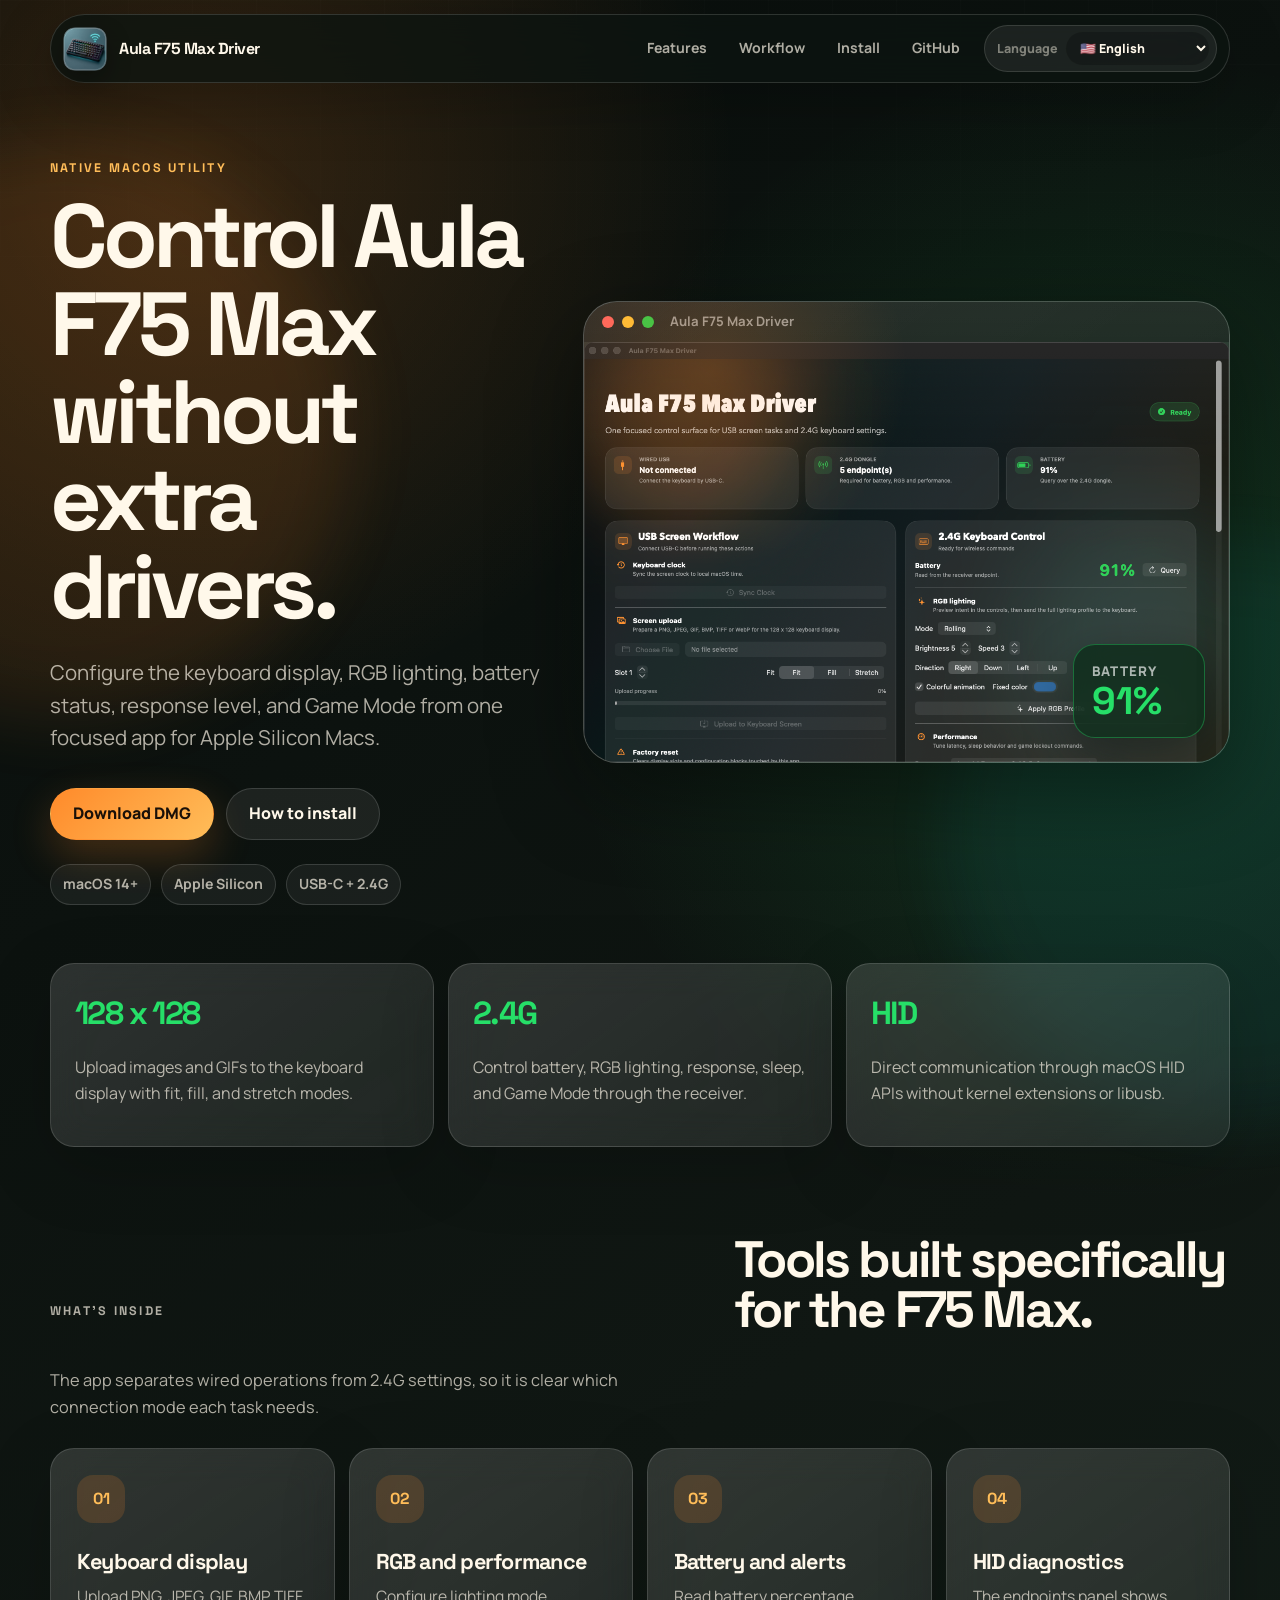
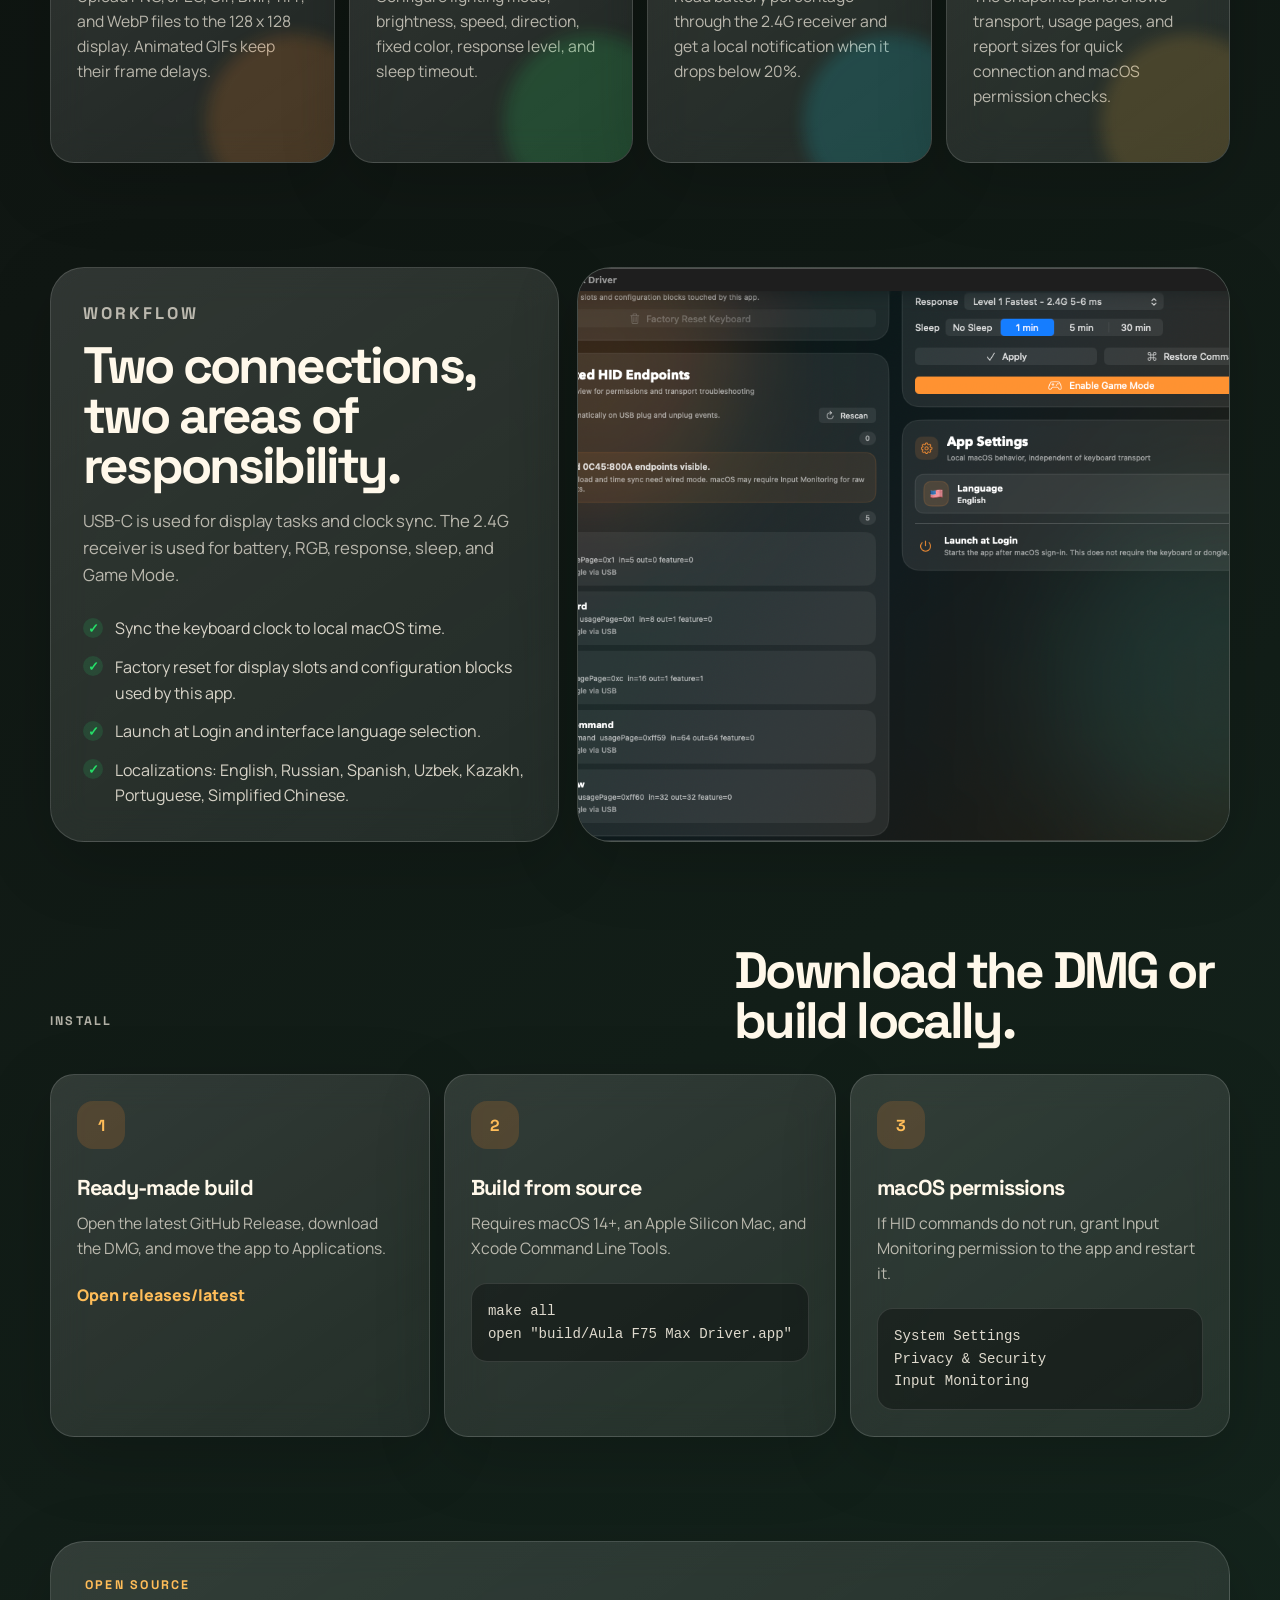
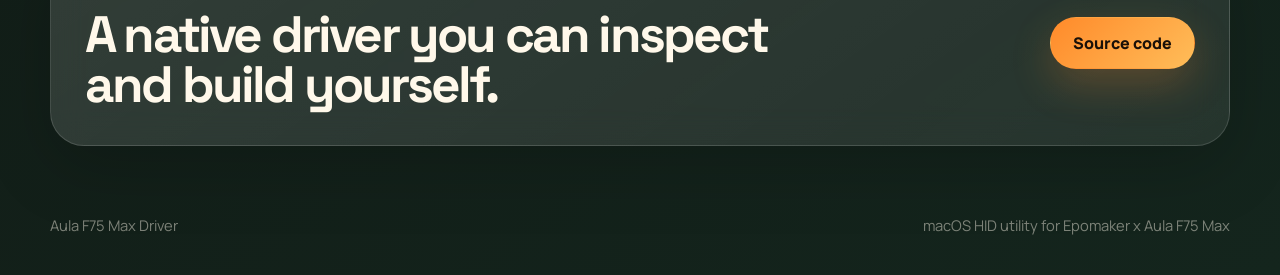
==== docs/index.html @ 76aa7fdd "Website with documentation" ====
<!doctype html>
<html lang="en">
<head>
  <meta charset="utf-8">
  <meta name="viewport" content="width=device-width, initial-scale=1">
  <meta name="description" content="Aula F75 Max Driver is a native macOS utility for configuring the Epomaker x Aula F75 Max keyboard, display, RGB lighting, battery, and 2.4G mode.">
  <meta name="theme-color" content="#101713">
  <meta property="og:title" content="Aula F75 Max Driver">
  <meta property="og:description" content="A polished native macOS driver for Aula F75 Max: display uploads, RGB, battery, Game Mode, and HID diagnostics.">
  <meta property="og:type" content="website">
  <meta property="og:image" content="assets/app-icon.png">
  <title>Aula F75 Max Driver</title>
  <link rel="icon" href="assets/app-icon.png">
  <link rel="preconnect" href="https://fonts.googleapis.com">
  <link rel="preconnect" href="https://fonts.gstatic.com" crossorigin>
  <link href="https://fonts.googleapis.com/css2?family=Manrope:wght@400;600;700;800&family=Space+Grotesk:wght@500;600;700&display=swap" rel="stylesheet">
  <script>document.documentElement.classList.add("reveal-enabled");</script>
  <link rel="stylesheet" href="styles.css">
</head>
<body>
  <div class="page-glow page-glow-one"></div>
  <div class="page-glow page-glow-two"></div>

  <header class="site-header" data-reveal>
    <a class="brand" href="#top" aria-label="Aula F75 Max Driver">
      <img src="assets/app-icon.png" width="44" height="44" alt="">
      <span>Aula F75 Max Driver</span>
    </a>
    <div class="header-controls">
      <nav class="site-nav" aria-label="Primary navigation" data-i18n-aria-label="navAria">
        <a href="#features" data-i18n="navFeatures">Features</a>
        <a href="#workflow" data-i18n="navWorkflow">Workflow</a>
        <a href="#install" data-i18n="navInstall">Install</a>
        <a href="https://github.com/VitalyArt/Aula-F75-Max-Driver" target="_blank" rel="noreferrer">GitHub</a>
      </nav>
      <label class="language-switcher" for="language-select">
        <span data-i18n="languageLabel">Language</span>
        <select id="language-select" aria-label="Language" data-i18n-aria-label="languageLabel">
          <option value="en">🇺🇸 English</option>
          <option value="ru">🇷🇺 Русский</option>
          <option value="es">🇪🇸 Español</option>
          <option value="uz">🇺🇿 O'zbekcha</option>
          <option value="kk">🇰🇿 Қазақша</option>
          <option value="pt">🇵🇹 Português</option>
          <option value="zh-Hans">🇨🇳 简体中文</option>
        </select>
      </label>
    </div>
  </header>

  <main id="top">
    <section class="hero section">
      <div class="hero-copy" data-reveal>
        <p class="eyebrow" data-i18n="heroEyebrow">Native macOS utility</p>
        <h1 data-i18n="heroTitle">Control Aula F75 Max without extra drivers.</h1>
        <p class="hero-text" data-i18n="heroText">
          Configure the keyboard display, RGB lighting, battery status, response level, and Game Mode from one focused app for Apple Silicon Macs.
        </p>
        <div class="hero-actions">
          <a class="button button-primary" href="https://github.com/VitalyArt/Aula-F75-Max-Driver/releases/latest" target="_blank" rel="noreferrer" data-i18n="downloadDmg">
            Download DMG
          </a>
          <a class="button button-secondary" href="#install" data-i18n="howToInstall">How to install</a>
        </div>
        <div class="hero-facts" aria-label="Key facts" data-i18n-aria-label="heroFactsAria">
          <span>macOS 14+</span>
          <span>Apple Silicon</span>
          <span>USB-C + 2.4G</span>
        </div>
      </div>

      <div class="hero-device" data-reveal>
        <div class="window-chrome">
          <span></span>
          <span></span>
          <span></span>
          <strong>Aula F75 Max Driver</strong>
        </div>
        <img src="screenshots/main-window.png" alt="Aula F75 Max Driver main window" data-i18n-alt="mainScreenshotAlt">
        <div class="battery-badge">
          <small data-i18n="batteryLabel">Battery</small>
          <strong>91%</strong>
        </div>
      </div>
    </section>

    <section class="section intro-strip" data-reveal>
      <article>
        <span class="metric">128 x 128</span>
        <p data-i18n="introDisplay">Upload images and GIFs to the keyboard display with fit, fill, and stretch modes.</p>
      </article>
      <article>
        <span class="metric">2.4G</span>
        <p data-i18n="introWireless">Control battery, RGB lighting, response, sleep, and Game Mode through the receiver.</p>
      </article>
      <article>
        <span class="metric">HID</span>
        <p data-i18n="introHid">Direct communication through macOS HID APIs without kernel extensions or libusb.</p>
      </article>
    </section>

    <section id="features" class="section">
      <div class="section-heading" data-reveal>
        <p class="eyebrow" data-i18n="featuresEyebrow">What's inside</p>
        <h2 data-i18n="featuresTitle">Tools built specifically for the F75 Max.</h2>
        <p data-i18n="featuresText">The app separates wired operations from 2.4G settings, so it is clear which connection mode each task needs.</p>
      </div>

      <div class="feature-grid">
        <article class="feature-card accent-orange" data-reveal>
          <span class="feature-icon">01</span>
          <h3 data-i18n="featureDisplayTitle">Keyboard display</h3>
          <p data-i18n="featureDisplayText">Upload PNG, JPEG, GIF, BMP, TIFF, and WebP files to the 128 x 128 display. Animated GIFs keep their frame delays.</p>
        </article>
        <article class="feature-card accent-green" data-reveal>
          <span class="feature-icon">02</span>
          <h3 data-i18n="featureRgbTitle">RGB and performance</h3>
          <p data-i18n="featureRgbText">Configure lighting mode, brightness, speed, direction, fixed color, response level, and sleep timeout.</p>
        </article>
        <article class="feature-card accent-cyan" data-reveal>
          <span class="feature-icon">03</span>
          <h3 data-i18n="featureBatteryTitle">Battery and alerts</h3>
          <p data-i18n="featureBatteryText">Read battery percentage through the 2.4G receiver and get a local notification when it drops below 20%.</p>
        </article>
        <article class="feature-card accent-amber" data-reveal>
          <span class="feature-icon">04</span>
          <h3 data-i18n="featureDiagnosticsTitle">HID diagnostics</h3>
          <p data-i18n="featureDiagnosticsText">The endpoints panel shows transport, usage pages, and report sizes for quick connection and macOS permission checks.</p>
        </article>
      </div>
    </section>

    <section id="workflow" class="section split-section">
      <div class="panel-copy" data-reveal>
        <p class="eyebrow" data-i18n="workflowEyebrow">Workflow</p>
        <h2 data-i18n="workflowTitle">Two connections, two areas of responsibility.</h2>
        <p data-i18n="workflowText">
          USB-C is used for display tasks and clock sync. The 2.4G receiver is used for battery, RGB, response, sleep, and Game Mode.
        </p>
        <ul class="check-list">
          <li data-i18n="workflowItemClock">Sync the keyboard clock to local macOS time.</li>
          <li data-i18n="workflowItemReset">Factory reset for display slots and configuration blocks used by this app.</li>
          <li data-i18n="workflowItemLogin">Launch at Login and interface language selection.</li>
          <li data-i18n="workflowItemLocales">Localizations: English, Russian, Spanish, Uzbek, Kazakh, Portuguese, Simplified Chinese.</li>
        </ul>
      </div>
      <div class="screenshot-card" data-reveal>
        <img src="screenshots/details-window.png" alt="HID endpoint diagnostics and app settings" data-i18n-alt="detailsScreenshotAlt">
      </div>
    </section>

    <section id="install" class="section install-section">
      <div class="section-heading" data-reveal>
        <p class="eyebrow" data-i18n="installEyebrow">Install</p>
        <h2 data-i18n="installTitle">Download the DMG or build locally.</h2>
      </div>

      <div class="install-grid">
        <article class="install-card" data-reveal>
          <span class="step-number">1</span>
          <h3 data-i18n="installReadyTitle">Ready-made build</h3>
          <p data-i18n="installReadyText">Open the latest GitHub Release, download the DMG, and move the app to Applications.</p>
          <a class="text-link" href="https://github.com/VitalyArt/Aula-F75-Max-Driver/releases/latest" target="_blank" rel="noreferrer" data-i18n="installReadyLink">
            Open releases/latest
          </a>
        </article>
        <article class="install-card" data-reveal>
          <span class="step-number">2</span>
          <h3 data-i18n="installBuildTitle">Build from source</h3>
          <p data-i18n="installBuildText">Requires macOS 14+, an Apple Silicon Mac, and Xcode Command Line Tools.</p>
          <pre><code>make all
open "build/Aula F75 Max Driver.app"</code></pre>
        </article>
        <article class="install-card" data-reveal>
          <span class="step-number">3</span>
          <h3 data-i18n="installPermissionsTitle">macOS permissions</h3>
          <p data-i18n="installPermissionsText">If HID commands do not run, grant Input Monitoring permission to the app and restart it.</p>
          <pre><code>System Settings
Privacy &amp; Security
Input Monitoring</code></pre>
        </article>
      </div>
    </section>

    <section class="section cta-section" data-reveal>
      <div>
        <p class="eyebrow" data-i18n="ctaEyebrow">Open source</p>
        <h2 data-i18n="ctaTitle">A native driver you can inspect and build yourself.</h2>
      </div>
      <a class="button button-primary" href="https://github.com/VitalyArt/Aula-F75-Max-Driver" target="_blank" rel="noreferrer" data-i18n="sourceCode">Source code</a>
    </section>
  </main>

  <footer class="site-footer">
    <span>Aula F75 Max Driver</span>
    <span data-i18n="footerText">macOS HID utility for Epomaker x Aula F75 Max</span>
  </footer>

  <script src="site.js"></script>
</body>
</html>
---- docs/styles.css ----
:root {
  --bg: #101713;
  --bg-deep: #080d0b;
  --panel: rgba(255, 255, 255, 0.075);
  --panel-strong: rgba(255, 255, 255, 0.12);
  --line: rgba(255, 255, 255, 0.14);
  --text: #fff8ea;
  --muted: rgba(255, 248, 234, 0.68);
  --soft: rgba(255, 248, 234, 0.45);
  --orange: #ff8a2a;
  --orange-hot: #ffbd59;
  --green: #26df68;
  --cyan: #18d8e8;
  --amber: #f3b33d;
  --shadow: 0 28px 90px rgba(0, 0, 0, 0.42);
  --radius-xl: 34px;
  --radius-lg: 24px;
  --radius-md: 16px;
  color-scheme: dark;
}

* {
  box-sizing: border-box;
}

html {
  scroll-behavior: smooth;
}

body {
  margin: 0;
  min-width: 320px;
  background:
    radial-gradient(circle at 15% 5%, rgba(255, 138, 42, 0.18), transparent 34rem),
    radial-gradient(circle at 88% 18%, rgba(38, 223, 104, 0.16), transparent 36rem),
    linear-gradient(145deg, var(--bg-deep), var(--bg) 44%, #14251d);
  color: var(--text);
  font-family: "Manrope", "Avenir Next", "Trebuchet MS", sans-serif;
  line-height: 1.6;
  overflow-x: hidden;
}

body::before {
  position: fixed;
  inset: 0;
  z-index: -3;
  pointer-events: none;
  content: "";
  opacity: 0.35;
  background-image:
    linear-gradient(rgba(255, 255, 255, 0.04) 1px, transparent 1px),
    linear-gradient(90deg, rgba(255, 255, 255, 0.035) 1px, transparent 1px);
  background-size: 64px 64px;
  mask-image: linear-gradient(to bottom, black, transparent 72%);
}

a {
  color: inherit;
}

img {
  display: block;
  max-width: 100%;
}

.page-glow {
  position: fixed;
  z-index: -2;
  width: 36rem;
  height: 36rem;
  border-radius: 999px;
  filter: blur(35px);
  opacity: 0.4;
  pointer-events: none;
}

.page-glow-one {
  left: -14rem;
  top: 9rem;
  background: rgba(255, 138, 42, 0.28);
}

.page-glow-two {
  right: -15rem;
  top: 34rem;
  background: rgba(24, 216, 232, 0.16);
}

.site-header {
  position: sticky;
  top: 14px;
  z-index: 20;
  display: flex;
  align-items: center;
  justify-content: space-between;
  width: min(1180px, calc(100% - 32px));
  margin: 14px auto 0;
  padding: 10px 12px;
  border: 1px solid var(--line);
  border-radius: 999px;
  background: rgba(13, 20, 16, 0.76);
  box-shadow: 0 18px 60px rgba(0, 0, 0, 0.22);
  backdrop-filter: blur(22px);
}

.brand {
  display: inline-flex;
  align-items: center;
  gap: 12px;
  text-decoration: none;
  font-family: "Space Grotesk", "Avenir Next Condensed", sans-serif;
  font-weight: 700;
  letter-spacing: -0.03em;
}

.brand img {
  border-radius: 12px;
  box-shadow: 0 10px 24px rgba(0, 0, 0, 0.28);
}

.header-controls {
  display: flex;
  align-items: center;
  gap: 10px;
}

.site-nav {
  display: flex;
  align-items: center;
  gap: 4px;
}

.site-nav a {
  padding: 9px 14px;
  border-radius: 999px;
  color: var(--muted);
  font-size: 0.88rem;
  font-weight: 700;
  text-decoration: none;
  transition: 180ms ease;
}

.site-nav a:hover {
  background: rgba(255, 255, 255, 0.08);
  color: var(--text);
}

.language-switcher {
  display: inline-flex;
  align-items: center;
  gap: 8px;
  padding: 6px 7px 6px 12px;
  border: 1px solid rgba(255, 255, 255, 0.12);
  border-radius: 999px;
  background: rgba(255, 255, 255, 0.07);
  color: var(--soft);
  font-size: 0.78rem;
  font-weight: 800;
}

.language-switcher select {
  min-width: 124px;
  border: 0;
  border-radius: 999px;
  padding: 7px 28px 7px 10px;
  background: rgba(0, 0, 0, 0.22);
  color: var(--text);
  font: inherit;
  outline: none;
}

.language-switcher select:focus-visible {
  box-shadow: 0 0 0 2px rgba(255, 189, 89, 0.5);
}

.section {
  width: min(1180px, calc(100% - 32px));
  margin: 0 auto;
}

.hero {
  display: grid;
  grid-template-columns: 0.9fr 1.18fr;
  gap: 40px;
  align-items: center;
  min-height: calc(100vh - 92px);
  padding: 76px 0 58px;
}

.hero-copy {
  position: relative;
}

.eyebrow {
  margin: 0 0 14px;
  color: var(--orange-hot);
  font-family: "Space Grotesk", "Avenir Next Condensed", sans-serif;
  font-size: 0.78rem;
  font-weight: 700;
  letter-spacing: 0.18em;
  text-transform: uppercase;
}

h1,
h2,
h3 {
  margin: 0;
  font-family: "Space Grotesk", "Avenir Next Condensed", sans-serif;
  line-height: 0.98;
  letter-spacing: -0.055em;
}

h1 {
  max-width: 690px;
  font-size: clamp(3.2rem, 7vw, 6.6rem);
}

h2 {
  max-width: 790px;
  font-size: clamp(2.15rem, 4vw, 4.2rem);
}

h3 {
  font-size: 1.35rem;
  letter-spacing: -0.035em;
}

.hero-text {
  max-width: 590px;
  margin: 24px 0 0;
  color: var(--muted);
  font-size: clamp(1.05rem, 2vw, 1.28rem);
}

.hero-actions {
  display: flex;
  flex-wrap: wrap;
  gap: 12px;
  margin-top: 34px;
}

.button {
  display: inline-flex;
  align-items: center;
  justify-content: center;
  min-height: 52px;
  padding: 0 22px;
  border: 1px solid transparent;
  border-radius: 999px;
  font-weight: 800;
  text-decoration: none;
  transition: transform 180ms ease, border-color 180ms ease, background 180ms ease;
}

.button:hover {
  transform: translateY(-2px);
}

.button-primary {
  color: #1a1008;
  background: linear-gradient(135deg, var(--orange), var(--orange-hot));
  box-shadow: 0 16px 42px rgba(255, 138, 42, 0.24);
}

.button-secondary {
  border-color: var(--line);
  background: rgba(255, 255, 255, 0.07);
  color: var(--text);
}

.hero-facts {
  display: flex;
  flex-wrap: wrap;
  gap: 10px;
  margin-top: 24px;
}

.hero-facts span {
  padding: 8px 12px;
  border: 1px solid var(--line);
  border-radius: 999px;
  background: rgba(255, 255, 255, 0.055);
  color: var(--muted);
  font-size: 0.88rem;
  font-weight: 700;
}

.hero-device {
  position: relative;
  overflow: hidden;
  border: 1px solid rgba(255, 255, 255, 0.2);
  border-radius: var(--radius-xl);
  background: linear-gradient(145deg, rgba(255, 255, 255, 0.13), rgba(255, 255, 255, 0.05));
  box-shadow: var(--shadow);
  transform: rotate(1.2deg);
}

.hero-device::before {
  position: absolute;
  inset: 0;
  z-index: 1;
  content: "";
  pointer-events: none;
  background:
    radial-gradient(circle at 20% 15%, rgba(255, 138, 42, 0.2), transparent 30%),
    linear-gradient(to bottom, rgba(255, 255, 255, 0.05), transparent 35%);
}

.hero-device img {
  width: 100%;
}

.window-chrome {
  display: flex;
  align-items: center;
  gap: 8px;
  height: 40px;
  padding: 0 18px;
  background: rgba(0, 0, 0, 0.32);
}

.window-chrome span {
  width: 12px;
  height: 12px;
  border-radius: 50%;
  background: #565656;
}

.window-chrome span:first-child {
  background: #ff5f57;
}

.window-chrome span:nth-child(2) {
  background: #ffbd2e;
}

.window-chrome span:nth-child(3) {
  background: #28c840;
}

.window-chrome strong {
  margin-left: 8px;
  color: rgba(255, 255, 255, 0.54);
  font-size: 0.82rem;
}

.battery-badge {
  position: absolute;
  right: 24px;
  bottom: 24px;
  z-index: 2;
  min-width: 132px;
  padding: 16px 18px;
  border: 1px solid rgba(38, 223, 104, 0.36);
  border-radius: 22px;
  background: rgba(12, 44, 25, 0.76);
  box-shadow: 0 18px 48px rgba(0, 0, 0, 0.36);
  backdrop-filter: blur(16px);
}

.battery-badge small {
  display: block;
  color: rgba(255, 255, 255, 0.65);
  font-weight: 800;
  letter-spacing: 0.08em;
  text-transform: uppercase;
}

.battery-badge strong {
  display: block;
  color: var(--green);
  font-family: "Space Grotesk", sans-serif;
  font-size: 2.4rem;
  line-height: 1;
}

.intro-strip {
  display: grid;
  grid-template-columns: repeat(3, 1fr);
  gap: 14px;
  padding: 0 0 88px;
}

.intro-strip article,
.feature-card,
.install-card,
.cta-section,
.screenshot-card,
.panel-copy {
  border: 1px solid var(--line);
  background:
    linear-gradient(145deg, rgba(255, 255, 255, 0.105), rgba(255, 255, 255, 0.045)),
    rgba(255, 255, 255, 0.035);
  box-shadow: 0 20px 70px rgba(0, 0, 0, 0.18);
  backdrop-filter: blur(18px);
}

.intro-strip article {
  min-height: 168px;
  padding: 24px;
  border-radius: var(--radius-lg);
}

.metric {
  display: block;
  color: var(--green);
  font-family: "Space Grotesk", sans-serif;
  font-size: 2rem;
  font-weight: 700;
  letter-spacing: -0.05em;
}

.intro-strip p,
.feature-card p,
.install-card p,
.section-heading p,
.panel-copy p {
  color: var(--muted);
}

.section-heading {
  display: grid;
  grid-template-columns: 1fr 0.76fr;
  gap: 32px;
  align-items: end;
  margin-bottom: 28px;
}

.section-heading p:last-child {
  margin: 0;
  font-size: 1.02rem;
}

.feature-grid {
  display: grid;
  grid-template-columns: repeat(4, 1fr);
  gap: 14px;
  margin-bottom: 104px;
}

.feature-card {
  position: relative;
  overflow: hidden;
  min-height: 315px;
  padding: 26px;
  border-radius: var(--radius-lg);
}

.feature-card::after {
  position: absolute;
  right: -3rem;
  bottom: -3rem;
  width: 11rem;
  height: 11rem;
  border-radius: 999px;
  content: "";
  filter: blur(8px);
  opacity: 0.17;
}

.accent-orange::after {
  background: var(--orange);
}

.accent-green::after {
  background: var(--green);
}

.accent-cyan::after {
  background: var(--cyan);
}

.accent-amber::after {
  background: var(--amber);
}

.feature-icon,
.step-number {
  display: inline-flex;
  align-items: center;
  justify-content: center;
  width: 48px;
  height: 48px;
  margin-bottom: 28px;
  border-radius: 16px;
  background: rgba(255, 138, 42, 0.16);
  color: var(--orange-hot);
  font-family: "Space Grotesk", sans-serif;
  font-weight: 700;
}

.feature-card h3,
.install-card h3 {
  margin-bottom: 12px;
}

.feature-card p,
.install-card p {
  margin: 0;
  font-size: 0.98rem;
}

.split-section {
  display: grid;
  grid-template-columns: 0.78fr 1fr;
  gap: 18px;
  align-items: stretch;
  margin-bottom: 104px;
}

.panel-copy {
  padding: 32px;
  border-radius: var(--radius-xl);
}

.panel-copy p {
  font-size: 1.05rem;
}

.check-list {
  display: grid;
  gap: 13px;
  padding: 0;
  margin: 28px 0 0;
  list-style: none;
}

.check-list li {
  position: relative;
  padding-left: 32px;
  color: rgba(255, 248, 234, 0.82);
}

.check-list li::before {
  position: absolute;
  left: 0;
  top: 0.1em;
  width: 20px;
  height: 20px;
  border-radius: 50%;
  background: rgba(38, 223, 104, 0.14);
  color: var(--green);
  content: "✓";
  font-size: 0.8rem;
  font-weight: 800;
  line-height: 20px;
  text-align: center;
}

.screenshot-card {
  overflow: hidden;
  border-radius: var(--radius-xl);
}

.screenshot-card img {
  height: 100%;
  object-fit: cover;
}

.install-section {
  margin-bottom: 104px;
}

.install-grid {
  display: grid;
  grid-template-columns: repeat(3, 1fr);
  gap: 14px;
}

.install-card {
  padding: 26px;
  border-radius: var(--radius-lg);
}

.text-link {
  display: inline-flex;
  margin-top: 22px;
  color: var(--orange-hot);
  font-weight: 800;
  text-decoration: none;
}

.text-link:hover {
  text-decoration: underline;
}

pre {
  overflow-x: auto;
  margin: 22px 0 0;
  padding: 16px;
  border: 1px solid rgba(255, 255, 255, 0.12);
  border-radius: var(--radius-md);
  background: rgba(0, 0, 0, 0.34);
}

code {
  color: rgba(255, 248, 234, 0.86);
  font-family: "SFMono-Regular", "Cascadia Code", monospace;
  font-size: 0.88rem;
}

.cta-section {
  display: flex;
  align-items: center;
  justify-content: space-between;
  gap: 30px;
  margin-bottom: 68px;
  padding: 34px;
  border-radius: var(--radius-xl);
}

.cta-section h2 {
  max-width: 760px;
}

.site-footer {
  display: flex;
  justify-content: space-between;
  gap: 20px;
  width: min(1180px, calc(100% - 32px));
  margin: 0 auto;
  padding: 0 0 38px;
  color: var(--soft);
  font-size: 0.92rem;
}

.reveal-enabled [data-reveal] {
  opacity: 0;
  transform: translateY(24px);
  transition: opacity 620ms ease, transform 620ms ease;
}

.reveal-enabled [data-reveal].is-visible {
  opacity: 1;
  transform: translateY(0);
}

@media (prefers-reduced-motion: reduce) {
  html {
    scroll-behavior: auto;
  }

  *,
  *::before,
  *::after {
    animation-duration: 1ms !important;
    scroll-behavior: auto !important;
    transition-duration: 1ms !important;
  }
}

@media (max-width: 980px) {
  .site-header {
    align-items: flex-start;
    border-radius: 24px;
  }

  .header-controls {
    flex-wrap: wrap;
    justify-content: flex-end;
  }

  .site-nav {
    flex-wrap: wrap;
    justify-content: flex-end;
  }

  .hero,
  .section-heading,
  .split-section {
    grid-template-columns: 1fr;
  }

  .hero {
    min-height: auto;
    padding-top: 58px;
  }

  .hero-device {
    transform: none;
  }

  .intro-strip,
  .feature-grid,
  .install-grid {
    grid-template-columns: 1fr 1fr;
  }

  .feature-card {
    min-height: 260px;
  }
}

@media (max-width: 680px) {
  .site-header {
    position: static;
    flex-direction: column;
    gap: 12px;
    margin-top: 10px;
  }

  .header-controls {
    width: 100%;
    justify-content: flex-start;
  }

  .site-nav {
    justify-content: flex-start;
  }

  .site-nav a {
    padding: 8px 10px;
    font-size: 0.82rem;
  }

  .language-switcher {
    width: 100%;
    justify-content: space-between;
  }

  .language-switcher select {
    flex: 1;
    min-width: 0;
  }

  .hero {
    padding-top: 44px;
  }

  .hero-actions,
  .button,
  .cta-section {
    width: 100%;
  }

  .intro-strip,
  .feature-grid,
  .install-grid {
    grid-template-columns: 1fr;
  }

  .feature-card,
  .install-card,
  .panel-copy,
  .cta-section {
    padding: 22px;
  }

  .battery-badge {
    right: 14px;
    bottom: 14px;
    min-width: 104px;
    padding: 12px 14px;
  }

  .battery-badge strong {
    font-size: 1.9rem;
  }

  .cta-section,
  .site-footer {
    flex-direction: column;
    align-items: flex-start;
  }
}
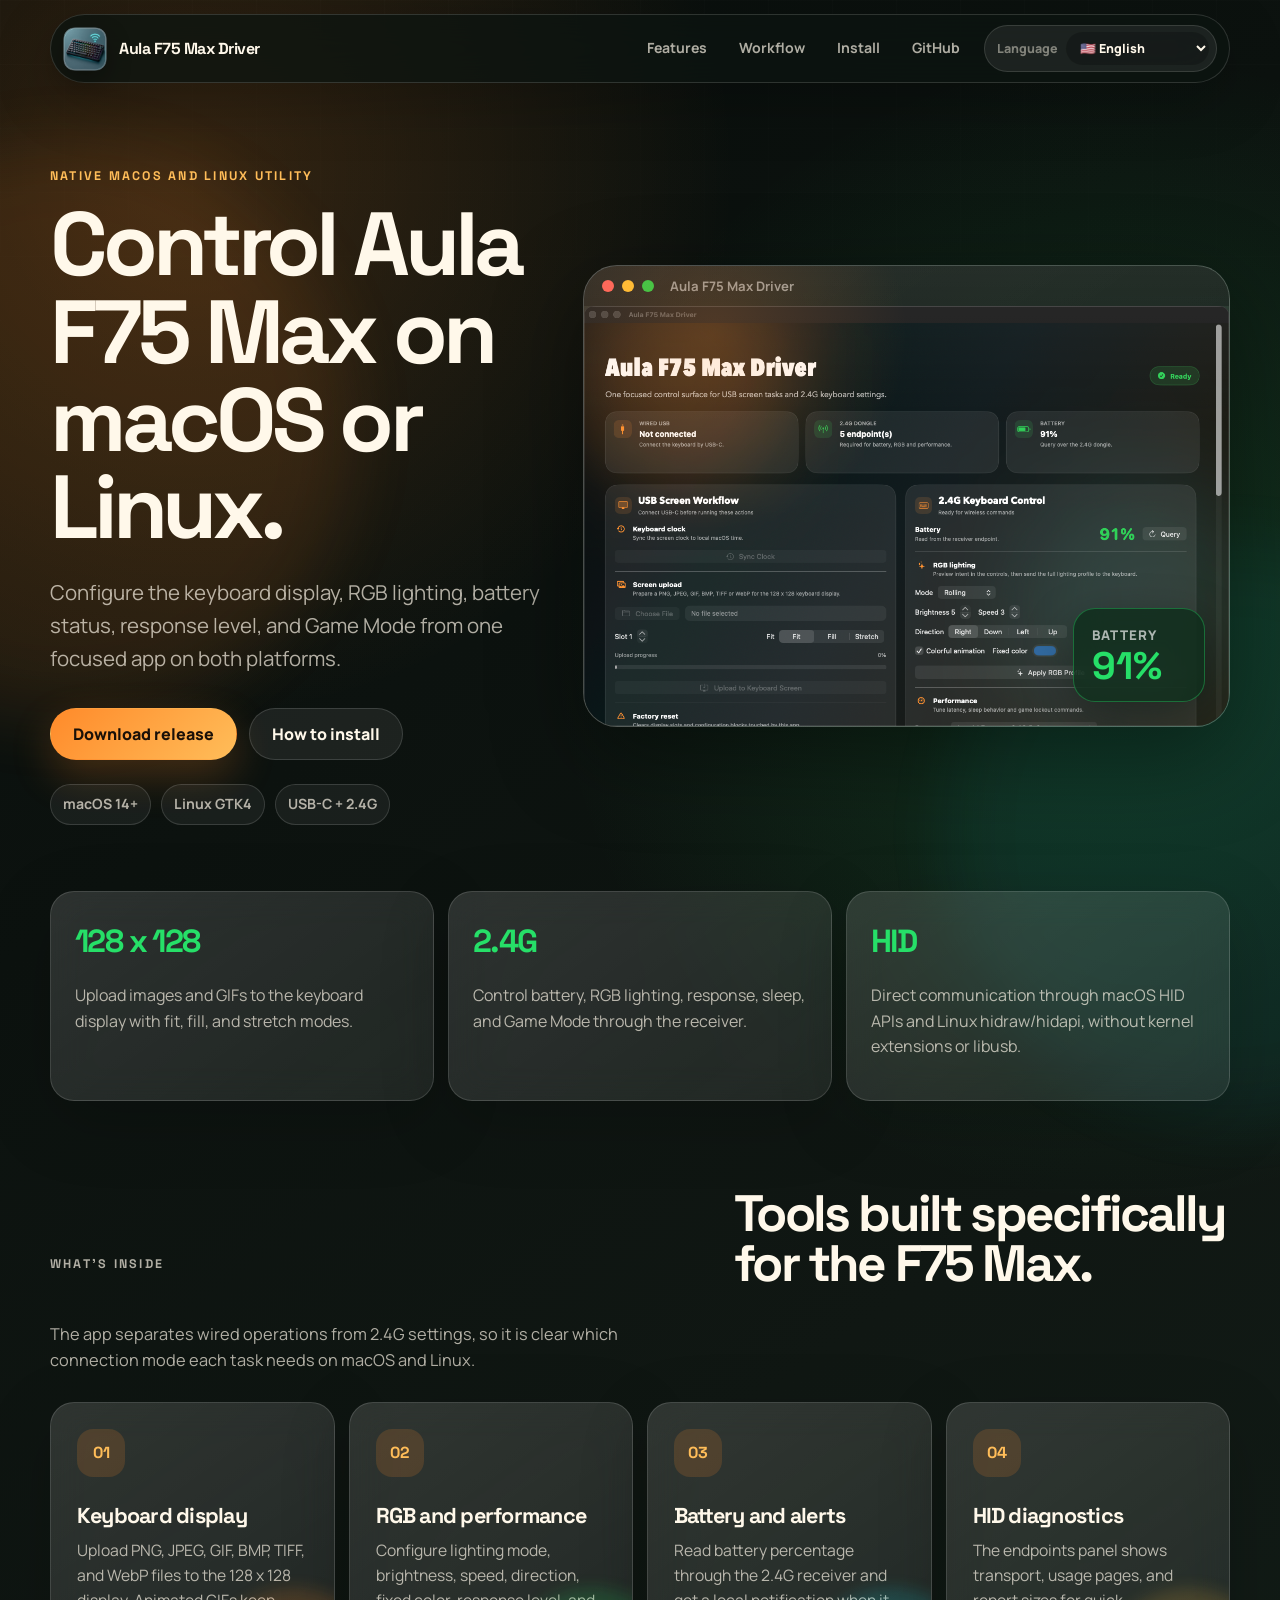
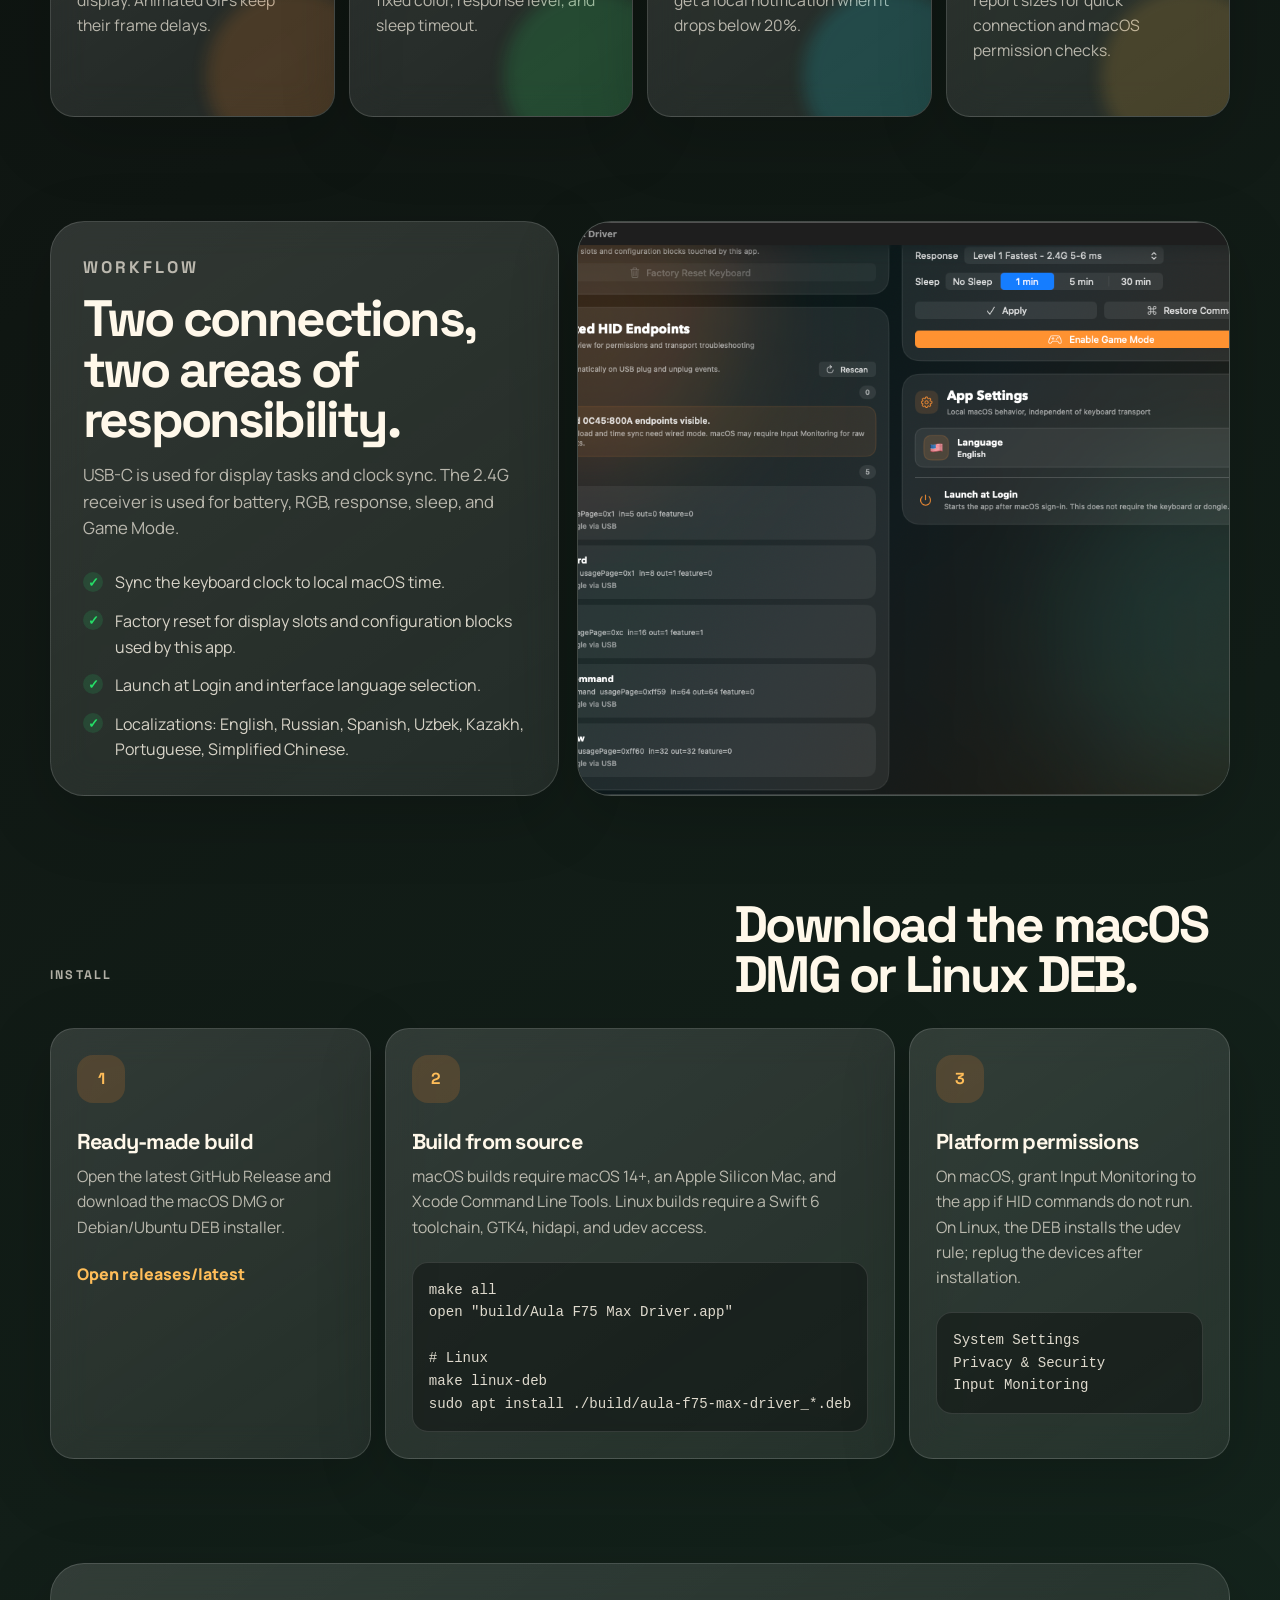
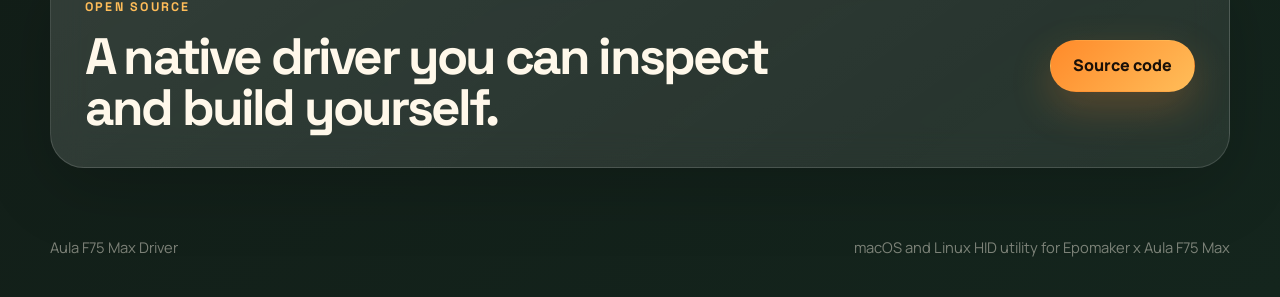
==== commit 7ebfd97d: "deb package" ====
--- a/docs/index.html
+++ b/docs/index.html
@@ -3,10 +3,10 @@
 <head>
   <meta charset="utf-8">
   <meta name="viewport" content="width=device-width, initial-scale=1">
-  <meta name="description" content="Aula F75 Max Driver is a native macOS utility for configuring the Epomaker x Aula F75 Max keyboard, display, RGB lighting, battery, and 2.4G mode.">
+  <meta name="description" content="Aula F75 Max Driver is a native macOS and Linux utility for configuring the Epomaker x Aula F75 Max keyboard, display, RGB lighting, battery, and 2.4G mode.">
   <meta name="theme-color" content="#101713">
   <meta property="og:title" content="Aula F75 Max Driver">
-  <meta property="og:description" content="A polished native macOS driver for Aula F75 Max: display uploads, RGB, battery, Game Mode, and HID diagnostics.">
+  <meta property="og:description" content="A polished native macOS and Linux driver for Aula F75 Max: display uploads, RGB, battery, Game Mode, and HID diagnostics.">
   <meta property="og:type" content="website">
   <meta property="og:image" content="assets/app-icon.png">
   <title>Aula F75 Max Driver</title>
@@ -51,20 +51,20 @@
   <main id="top">
     <section class="hero section">
       <div class="hero-copy" data-reveal>
-        <p class="eyebrow" data-i18n="heroEyebrow">Native macOS utility</p>
-        <h1 data-i18n="heroTitle">Control Aula F75 Max without extra drivers.</h1>
+        <p class="eyebrow" data-i18n="heroEyebrow">Native macOS and Linux utility</p>
+        <h1 data-i18n="heroTitle">Control Aula F75 Max on macOS or Linux.</h1>
         <p class="hero-text" data-i18n="heroText">
-          Configure the keyboard display, RGB lighting, battery status, response level, and Game Mode from one focused app for Apple Silicon Macs.
+          Configure the keyboard display, RGB lighting, battery status, response level, and Game Mode from one focused app on both platforms.
         </p>
         <div class="hero-actions">
           <a class="button button-primary" href="https://github.com/VitalyArt/Aula-F75-Max-Driver/releases/latest" target="_blank" rel="noreferrer" data-i18n="downloadDmg">
-            Download DMG
+            Download release
           </a>
           <a class="button button-secondary" href="#install" data-i18n="howToInstall">How to install</a>
         </div>
         <div class="hero-facts" aria-label="Key facts" data-i18n-aria-label="heroFactsAria">
           <span>macOS 14+</span>
-          <span>Apple Silicon</span>
+          <span>Linux GTK4</span>
           <span>USB-C + 2.4G</span>
         </div>
       </div>
@@ -95,7 +95,7 @@
       </article>
       <article>
         <span class="metric">HID</span>
-        <p data-i18n="introHid">Direct communication through macOS HID APIs without kernel extensions or libusb.</p>
+        <p data-i18n="introHid">Direct communication through macOS HID APIs and Linux hidraw/hidapi, without kernel extensions or libusb.</p>
       </article>
     </section>
 
@@ -103,7 +103,7 @@
       <div class="section-heading" data-reveal>
         <p class="eyebrow" data-i18n="featuresEyebrow">What's inside</p>
         <h2 data-i18n="featuresTitle">Tools built specifically for the F75 Max.</h2>
-        <p data-i18n="featuresText">The app separates wired operations from 2.4G settings, so it is clear which connection mode each task needs.</p>
+        <p data-i18n="featuresText">The app separates wired operations from 2.4G settings, so it is clear which connection mode each task needs on macOS and Linux.</p>
       </div>
 
       <div class="feature-grid">
@@ -152,14 +152,14 @@
     <section id="install" class="section install-section">
       <div class="section-heading" data-reveal>
         <p class="eyebrow" data-i18n="installEyebrow">Install</p>
-        <h2 data-i18n="installTitle">Download the DMG or build locally.</h2>
+        <h2 data-i18n="installTitle">Download the macOS DMG or Linux DEB.</h2>
       </div>
 
       <div class="install-grid">
         <article class="install-card" data-reveal>
           <span class="step-number">1</span>
           <h3 data-i18n="installReadyTitle">Ready-made build</h3>
-          <p data-i18n="installReadyText">Open the latest GitHub Release, download the DMG, and move the app to Applications.</p>
+          <p data-i18n="installReadyText">Open the latest GitHub Release and download the macOS DMG or Debian/Ubuntu DEB installer.</p>
           <a class="text-link" href="https://github.com/VitalyArt/Aula-F75-Max-Driver/releases/latest" target="_blank" rel="noreferrer" data-i18n="installReadyLink">
             Open releases/latest
           </a>
@@ -167,14 +167,18 @@
         <article class="install-card" data-reveal>
           <span class="step-number">2</span>
           <h3 data-i18n="installBuildTitle">Build from source</h3>
-          <p data-i18n="installBuildText">Requires macOS 14+, an Apple Silicon Mac, and Xcode Command Line Tools.</p>
+          <p data-i18n="installBuildText">macOS builds require macOS 14+, an Apple Silicon Mac, and Xcode Command Line Tools. Linux builds require a Swift 6 toolchain, GTK4, hidapi, and udev access.</p>
           <pre><code>make all
-open "build/Aula F75 Max Driver.app"</code></pre>
+open "build/Aula F75 Max Driver.app"
+
+# Linux
+make linux-deb
+sudo apt install ./build/aula-f75-max-driver_*.deb</code></pre>
         </article>
         <article class="install-card" data-reveal>
           <span class="step-number">3</span>
-          <h3 data-i18n="installPermissionsTitle">macOS permissions</h3>
-          <p data-i18n="installPermissionsText">If HID commands do not run, grant Input Monitoring permission to the app and restart it.</p>
+          <h3 data-i18n="installPermissionsTitle">Platform permissions</h3>
+          <p data-i18n="installPermissionsText">On macOS, grant Input Monitoring to the app if HID commands do not run. On Linux, the DEB installs the udev rule; replug the devices after installation.</p>
           <pre><code>System Settings
 Privacy &amp; Security
 Input Monitoring</code></pre>
@@ -193,7 +197,7 @@
 
   <footer class="site-footer">
     <span>Aula F75 Max Driver</span>
-    <span data-i18n="footerText">macOS HID utility for Epomaker x Aula F75 Max</span>
+    <span data-i18n="footerText">macOS and Linux HID utility for Epomaker x Aula F75 Max</span>
   </footer>
 
   <script src="site.js"></script>
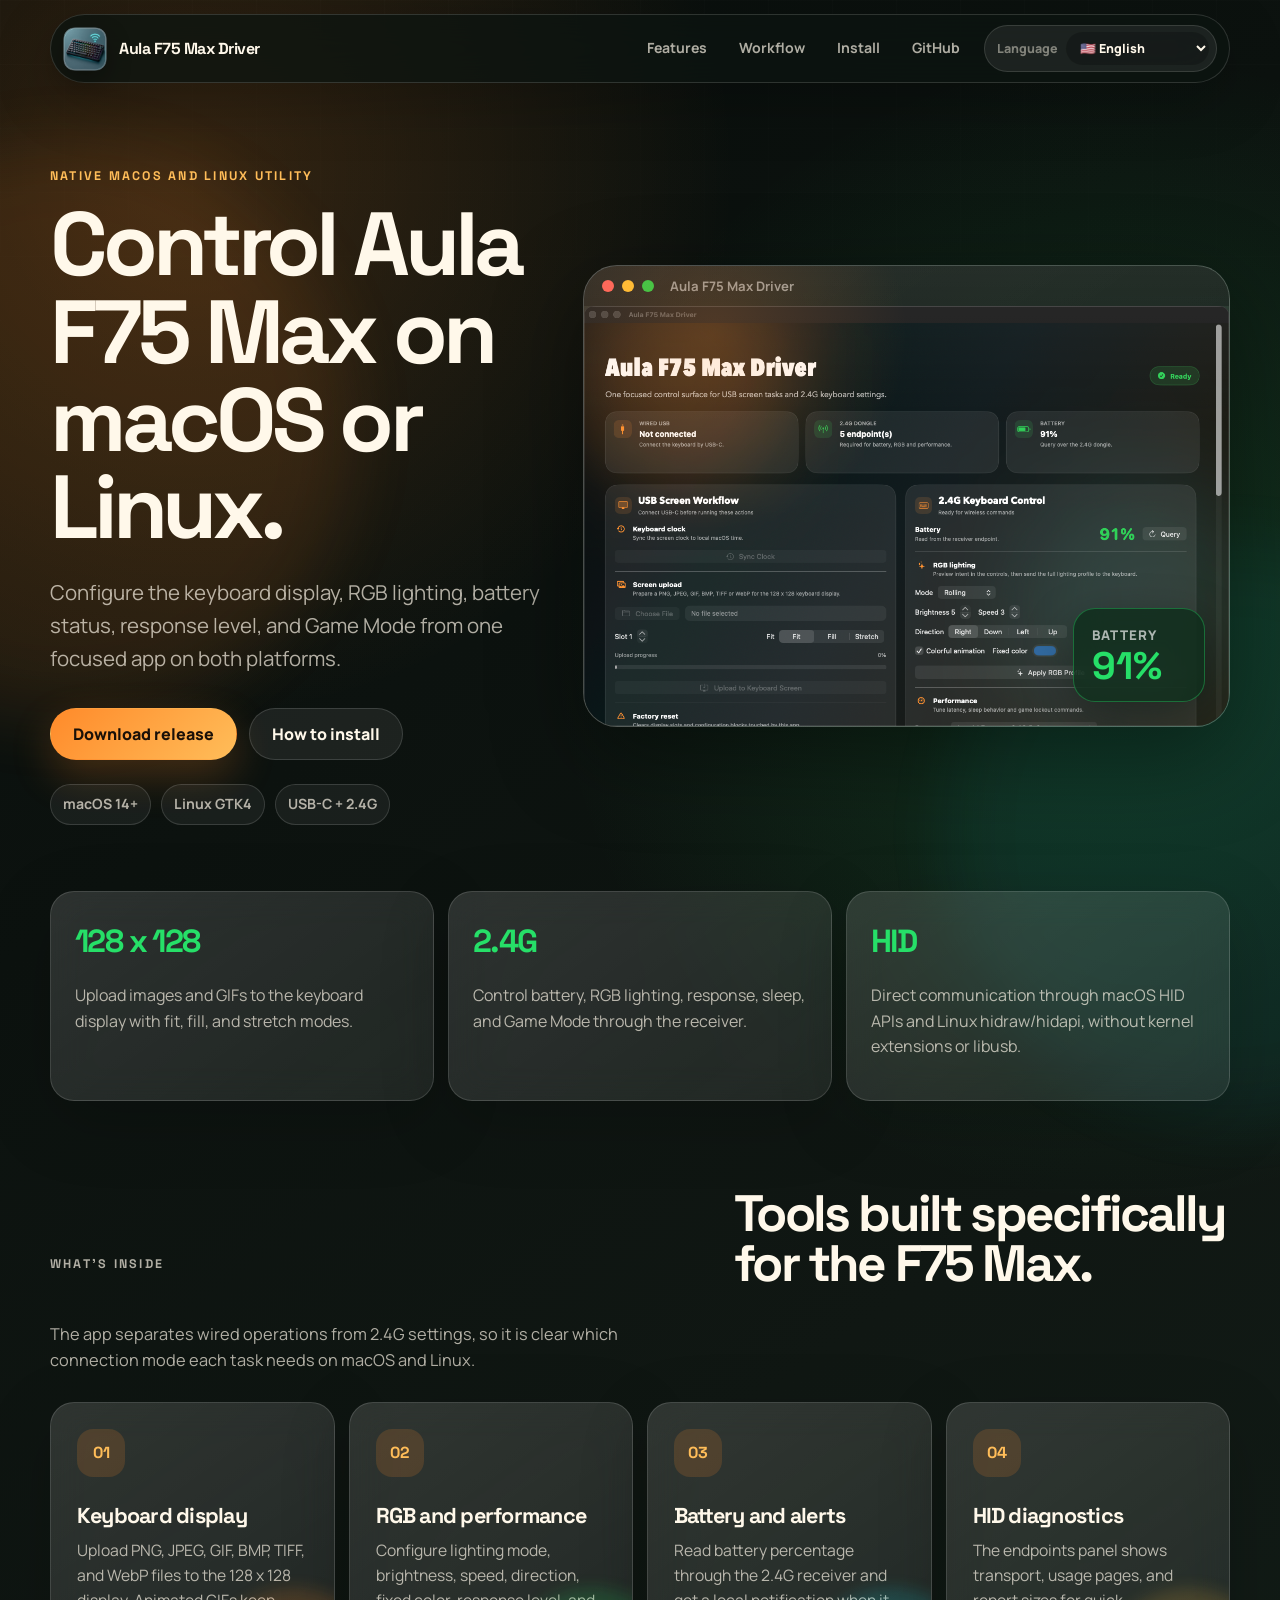
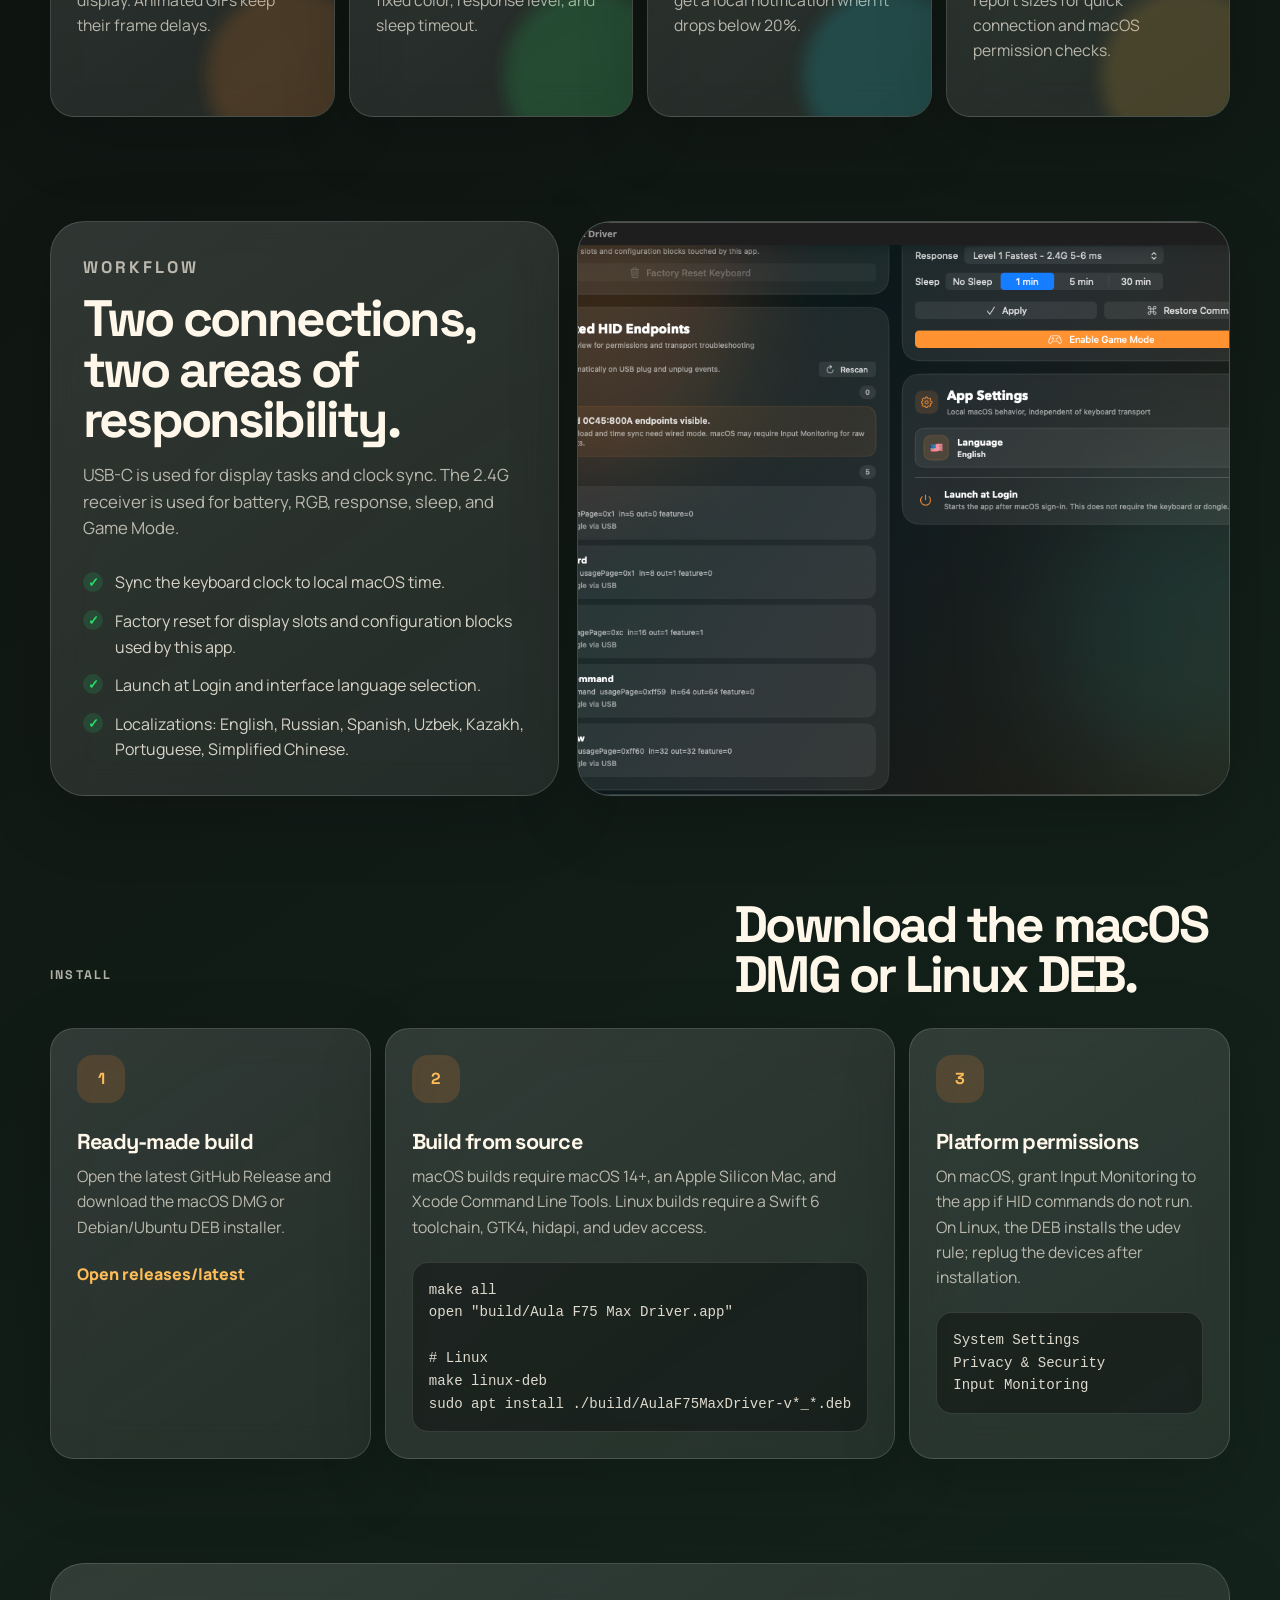
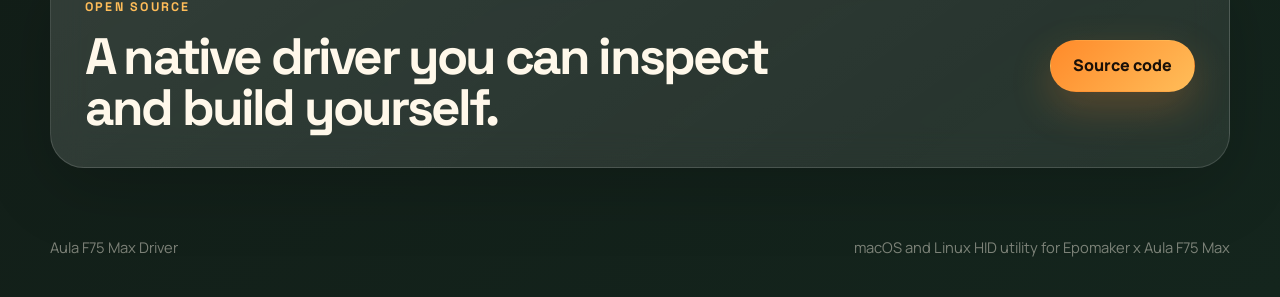
==== commit 3fb2642e: "makefile refactoring" ====
--- a/docs/index.html
+++ b/docs/index.html
@@ -173,7 +173,7 @@
 
 # Linux
 make linux-deb
-sudo apt install ./build/aula-f75-max-driver_*.deb</code></pre>
+sudo apt install ./build/AulaF75MaxDriver-v*_*.deb</code></pre>
         </article>
         <article class="install-card" data-reveal>
           <span class="step-number">3</span>
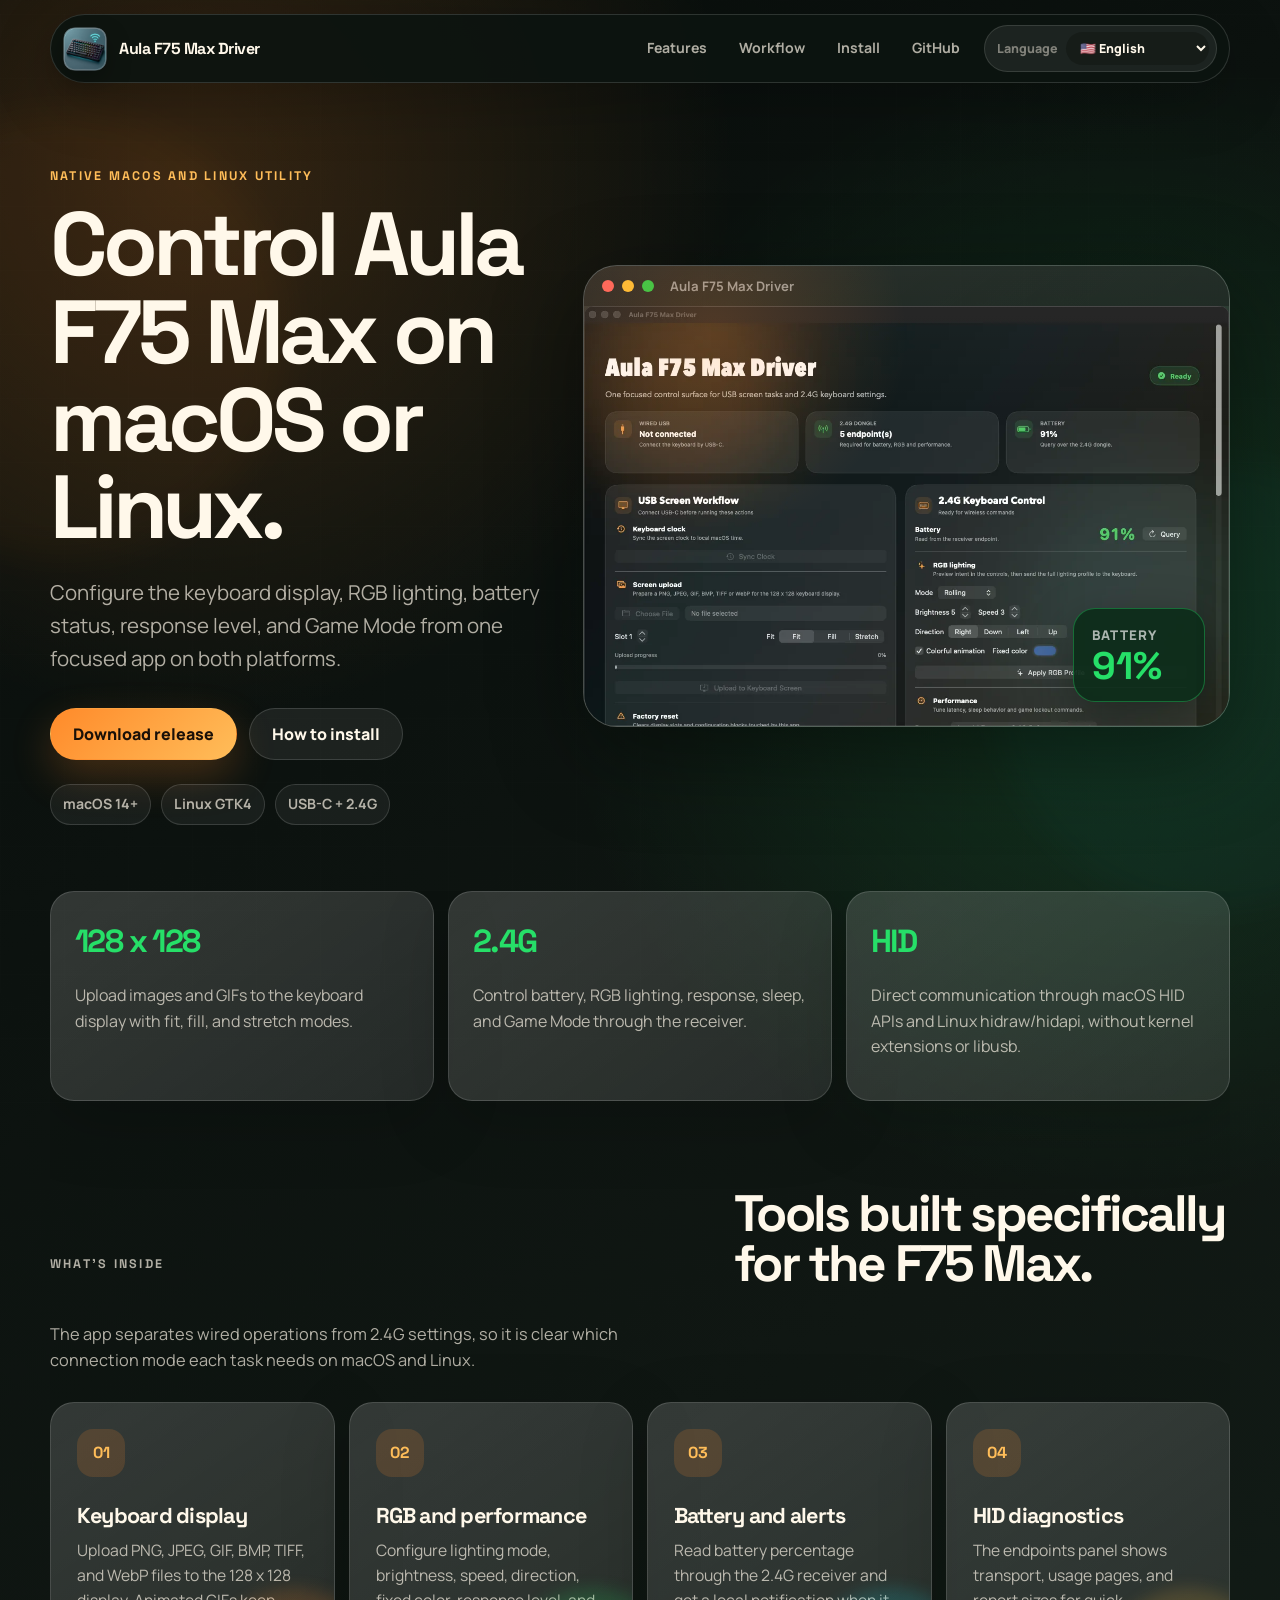
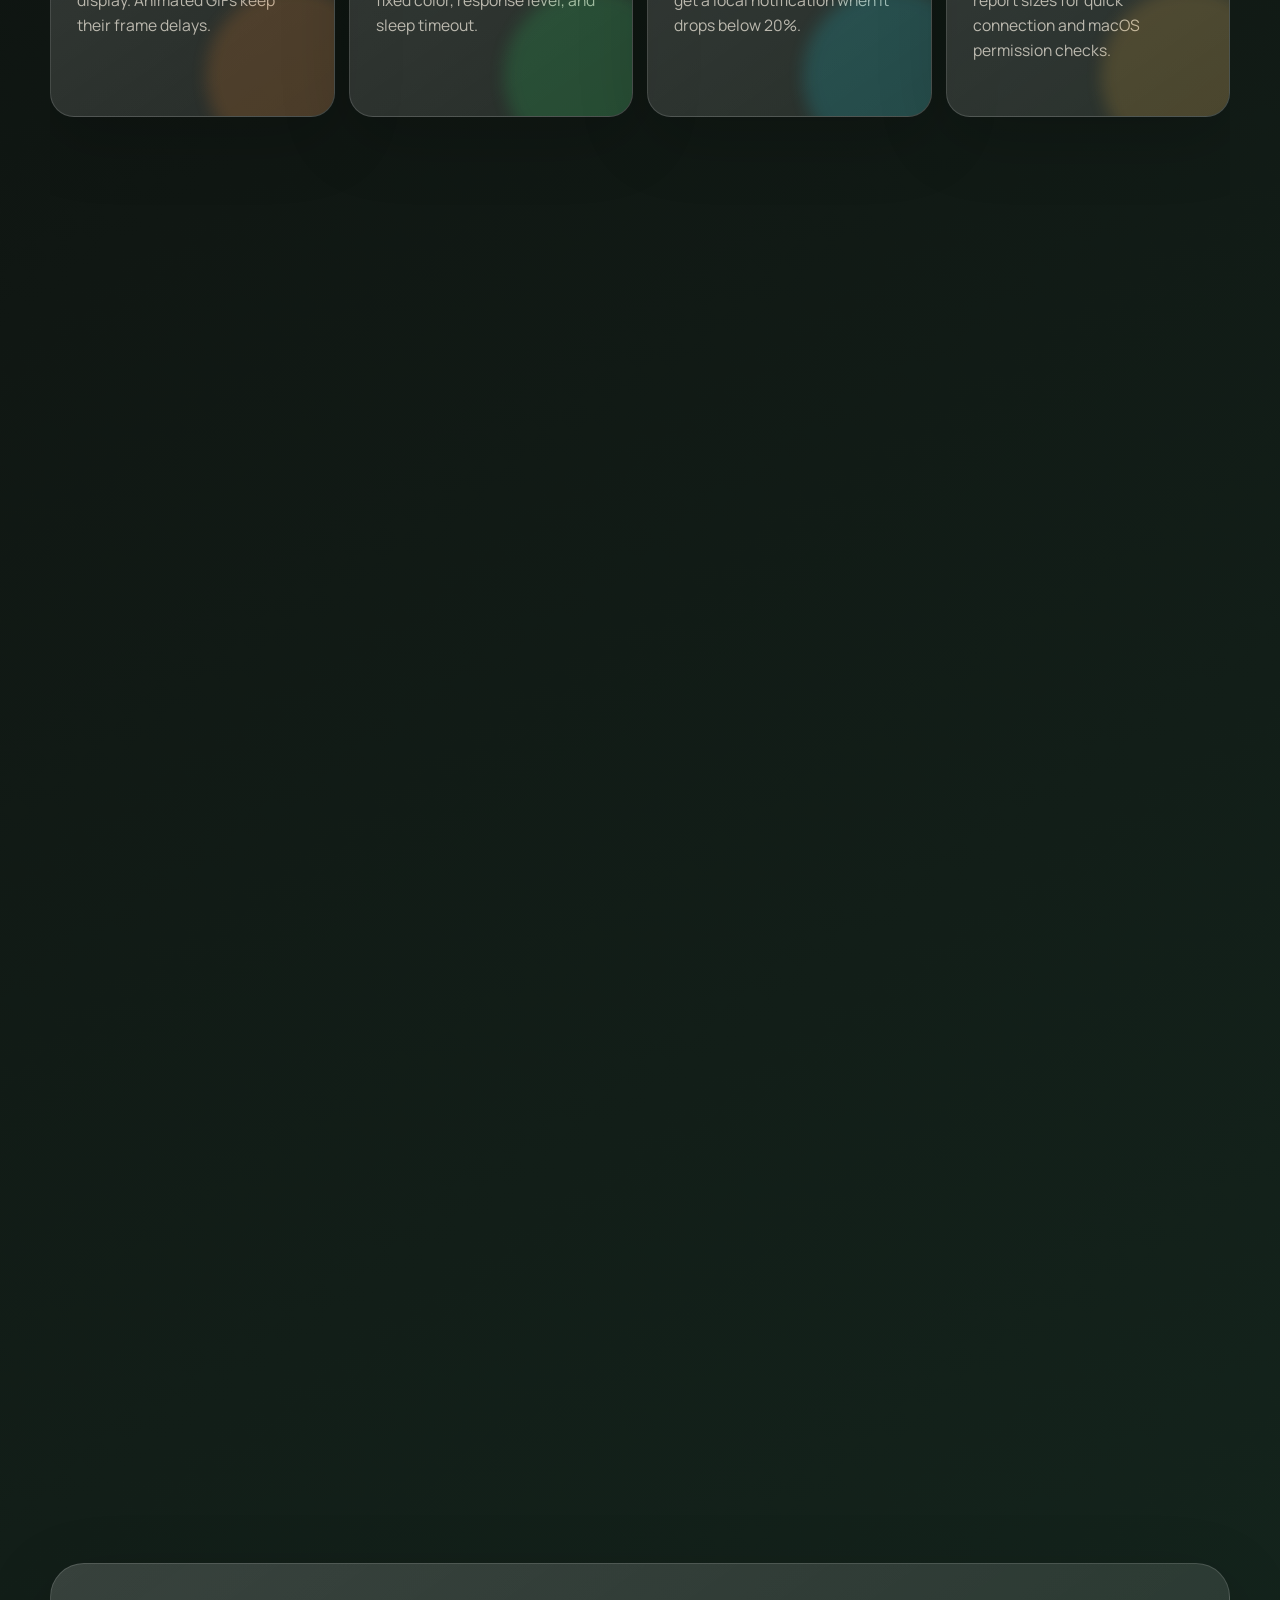
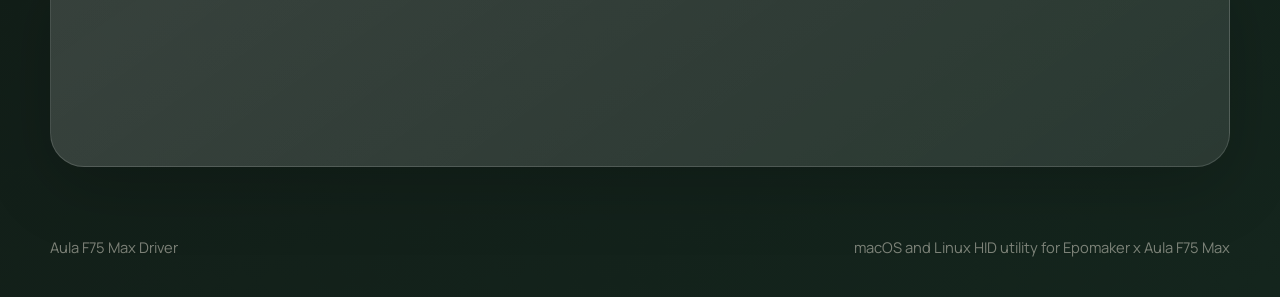
==== commit 4c47e77f: "fix: speed up docs page and scroll" ====
--- a/docs/index.html
+++ b/docs/index.html
@@ -13,7 +13,10 @@
   <link rel="icon" href="assets/app-icon.png">
   <link rel="preconnect" href="https://fonts.googleapis.com">
   <link rel="preconnect" href="https://fonts.gstatic.com" crossorigin>
-  <link href="https://fonts.googleapis.com/css2?family=Manrope:wght@400;600;700;800&family=Space+Grotesk:wght@500;600;700&display=swap" rel="stylesheet">
+  <link rel="preload" as="style" href="https://fonts.googleapis.com/css2?family=Manrope:wght@400;600;700;800&family=Space+Grotesk:wght@500;600;700&display=swap">
+  <link rel="stylesheet" href="https://fonts.googleapis.com/css2?family=Manrope:wght@400;600;700;800&family=Space+Grotesk:wght@500;600;700&display=swap" media="print" onload="this.media='all'">
+  <noscript><link rel="stylesheet" href="https://fonts.googleapis.com/css2?family=Manrope:wght@400;600;700;800&family=Space+Grotesk:wght@500;600;700&display=swap"></noscript>
+  <link rel="preload" as="image" href="screenshots/main-window.webp" type="image/webp">
   <script>document.documentElement.classList.add("reveal-enabled");</script>
   <link rel="stylesheet" href="styles.css">
 </head>
@@ -76,7 +79,10 @@
           <span></span>
           <strong>Aula F75 Max Driver</strong>
         </div>
-        <img src="screenshots/main-window.png" alt="Aula F75 Max Driver main window" data-i18n-alt="mainScreenshotAlt">
+        <picture>
+          <source srcset="screenshots/main-window.webp" type="image/webp">
+          <img src="screenshots/main-window.png" width="1216" height="792" alt="Aula F75 Max Driver main window" data-i18n-alt="mainScreenshotAlt" fetchpriority="high" decoding="async">
+        </picture>
         <div class="battery-badge">
           <small data-i18n="batteryLabel">Battery</small>
           <strong>91%</strong>
@@ -145,7 +151,10 @@
         </ul>
       </div>
       <div class="screenshot-card" data-reveal>
-        <img src="screenshots/details-window.png" alt="HID endpoint diagnostics and app settings" data-i18n-alt="detailsScreenshotAlt">
+        <picture>
+          <source srcset="screenshots/details-window.webp" type="image/webp">
+          <img src="screenshots/details-window.png" width="1216" height="792" alt="HID endpoint diagnostics and app settings" data-i18n-alt="detailsScreenshotAlt" loading="lazy" decoding="async">
+        </picture>
       </div>
     </section>
 
--- a/docs/styles.css
+++ b/docs/styles.css
@@ -24,12 +24,14 @@
 }
 
 html {
-  scroll-behavior: smooth;
+  scroll-behavior: auto;
 }
 
 body {
   margin: 0;
   min-width: 320px;
+  position: relative;
+  isolation: isolate;
   background:
     radial-gradient(circle at 15% 5%, rgba(255, 138, 42, 0.18), transparent 34rem),
     radial-gradient(circle at 88% 18%, rgba(38, 223, 104, 0.16), transparent 36rem),
@@ -41,12 +43,12 @@
 }
 
 body::before {
-  position: fixed;
+  position: absolute;
   inset: 0;
-  z-index: -3;
+  z-index: -1;
   pointer-events: none;
   content: "";
-  opacity: 0.35;
+  opacity: 0.18;
   background-image:
     linear-gradient(rgba(255, 255, 255, 0.04) 1px, transparent 1px),
     linear-gradient(90deg, rgba(255, 255, 255, 0.035) 1px, transparent 1px);
@@ -61,28 +63,33 @@
 img {
   display: block;
   max-width: 100%;
+  height: auto;
+}
+
+picture {
+  display: block;
 }
 
 .page-glow {
-  position: fixed;
+  position: absolute;
   z-index: -2;
-  width: 36rem;
-  height: 36rem;
+  width: 28rem;
+  height: 28rem;
   border-radius: 999px;
-  filter: blur(35px);
-  opacity: 0.4;
+  filter: blur(18px);
+  opacity: 0.16;
   pointer-events: none;
 }
 
 .page-glow-one {
-  left: -14rem;
-  top: 9rem;
+  left: -10rem;
+  top: 6rem;
   background: rgba(255, 138, 42, 0.28);
 }
 
 .page-glow-two {
-  right: -15rem;
-  top: 34rem;
+  right: -10rem;
+  top: 28rem;
   background: rgba(24, 216, 232, 0.16);
 }
 
@@ -98,9 +105,8 @@
   padding: 10px 12px;
   border: 1px solid var(--line);
   border-radius: 999px;
-  background: rgba(13, 20, 16, 0.76);
+  background: rgba(13, 20, 16, 0.92);
   box-shadow: 0 18px 60px rgba(0, 0, 0, 0.22);
-  backdrop-filter: blur(22px);
 }
 
 .brand {
@@ -178,6 +184,11 @@
   margin: 0 auto;
 }
 
+.section:not(.hero) {
+  content-visibility: auto;
+  contain-intrinsic-size: 1px 1200px;
+}
+
 .hero {
   display: grid;
   grid-template-columns: 0.9fr 1.18fr;
@@ -353,9 +364,8 @@
   padding: 16px 18px;
   border: 1px solid rgba(38, 223, 104, 0.36);
   border-radius: 22px;
-  background: rgba(12, 44, 25, 0.76);
+  background: rgba(12, 44, 25, 0.92);
   box-shadow: 0 18px 48px rgba(0, 0, 0, 0.36);
-  backdrop-filter: blur(16px);
 }
 
 .battery-badge small {
@@ -390,9 +400,8 @@
   border: 1px solid var(--line);
   background:
     linear-gradient(145deg, rgba(255, 255, 255, 0.105), rgba(255, 255, 255, 0.045)),
-    rgba(255, 255, 255, 0.035);
+    rgba(255, 255, 255, 0.06);
   box-shadow: 0 20px 70px rgba(0, 0, 0, 0.18);
-  backdrop-filter: blur(18px);
 }
 
 .intro-strip article {
@@ -553,8 +562,7 @@
 }
 
 .screenshot-card img {
-  height: 100%;
-  object-fit: cover;
+  width: 100%;
 }
 
 .install-section {
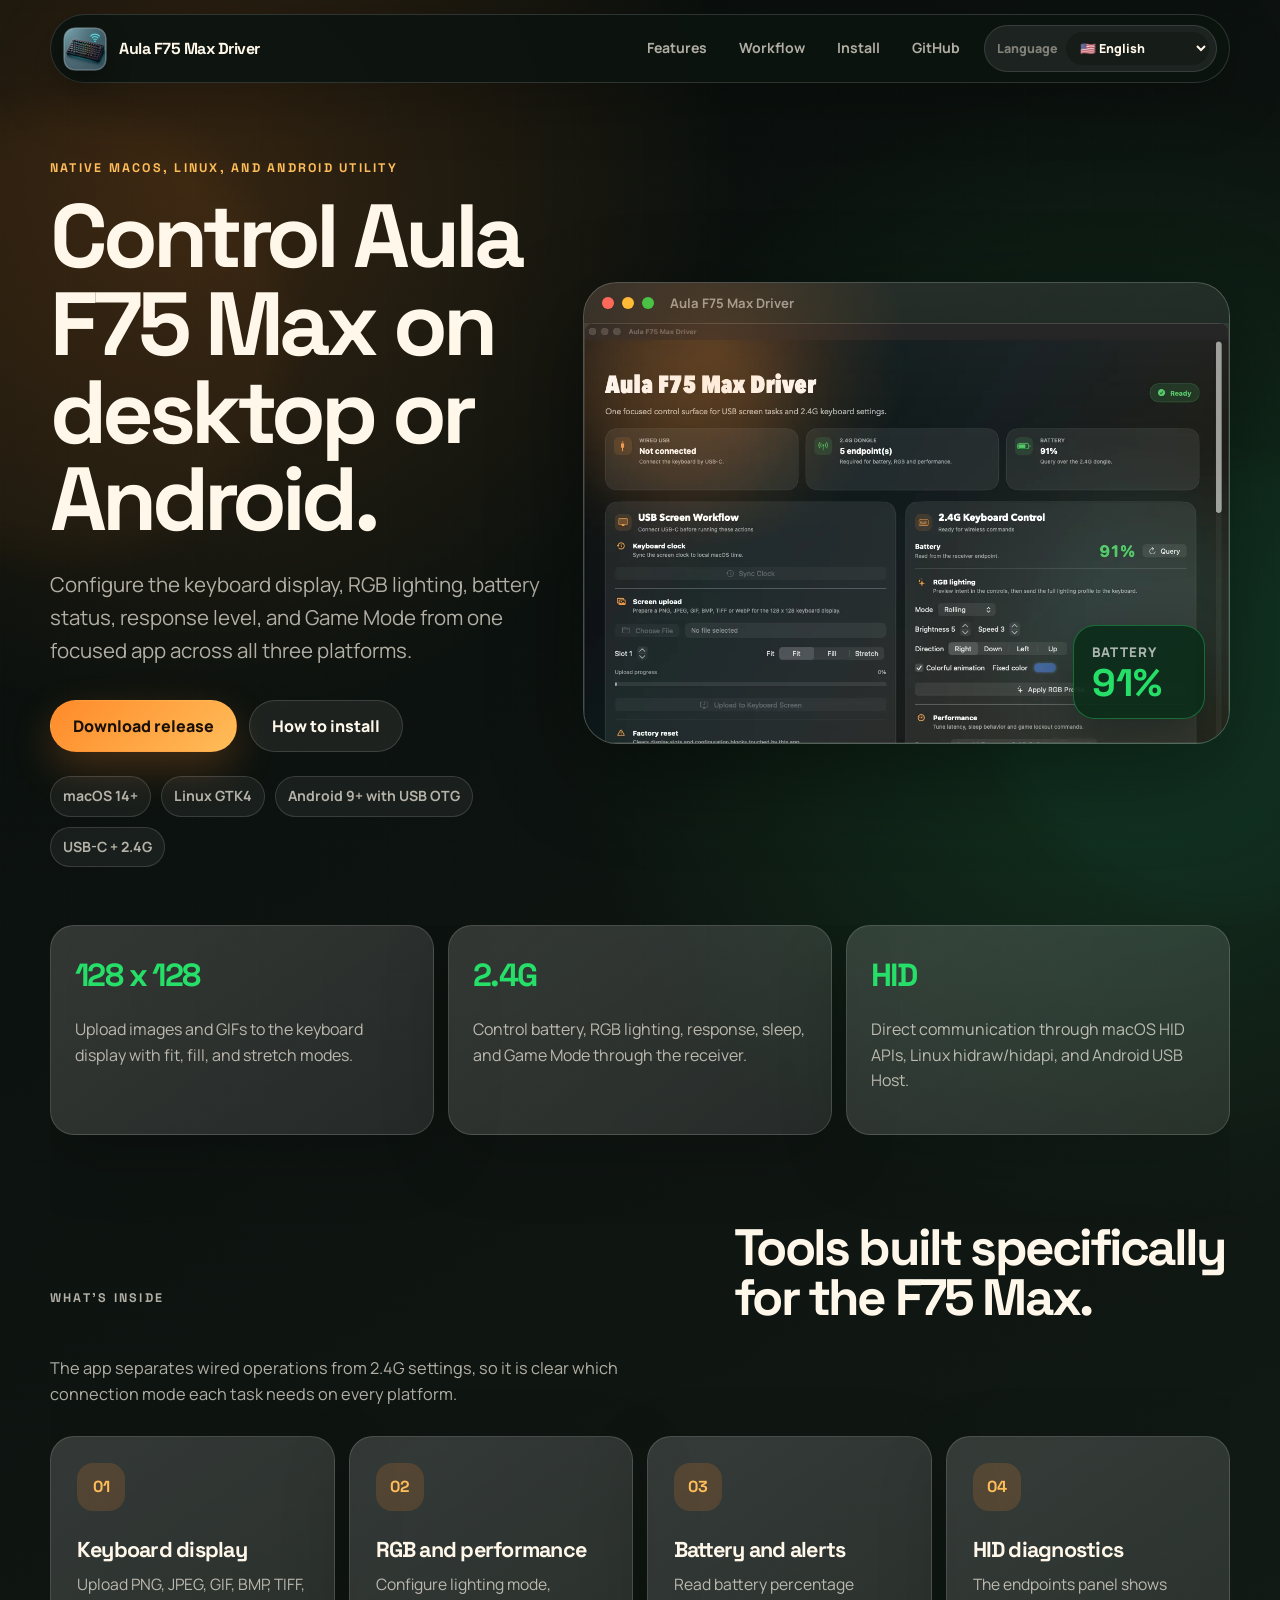
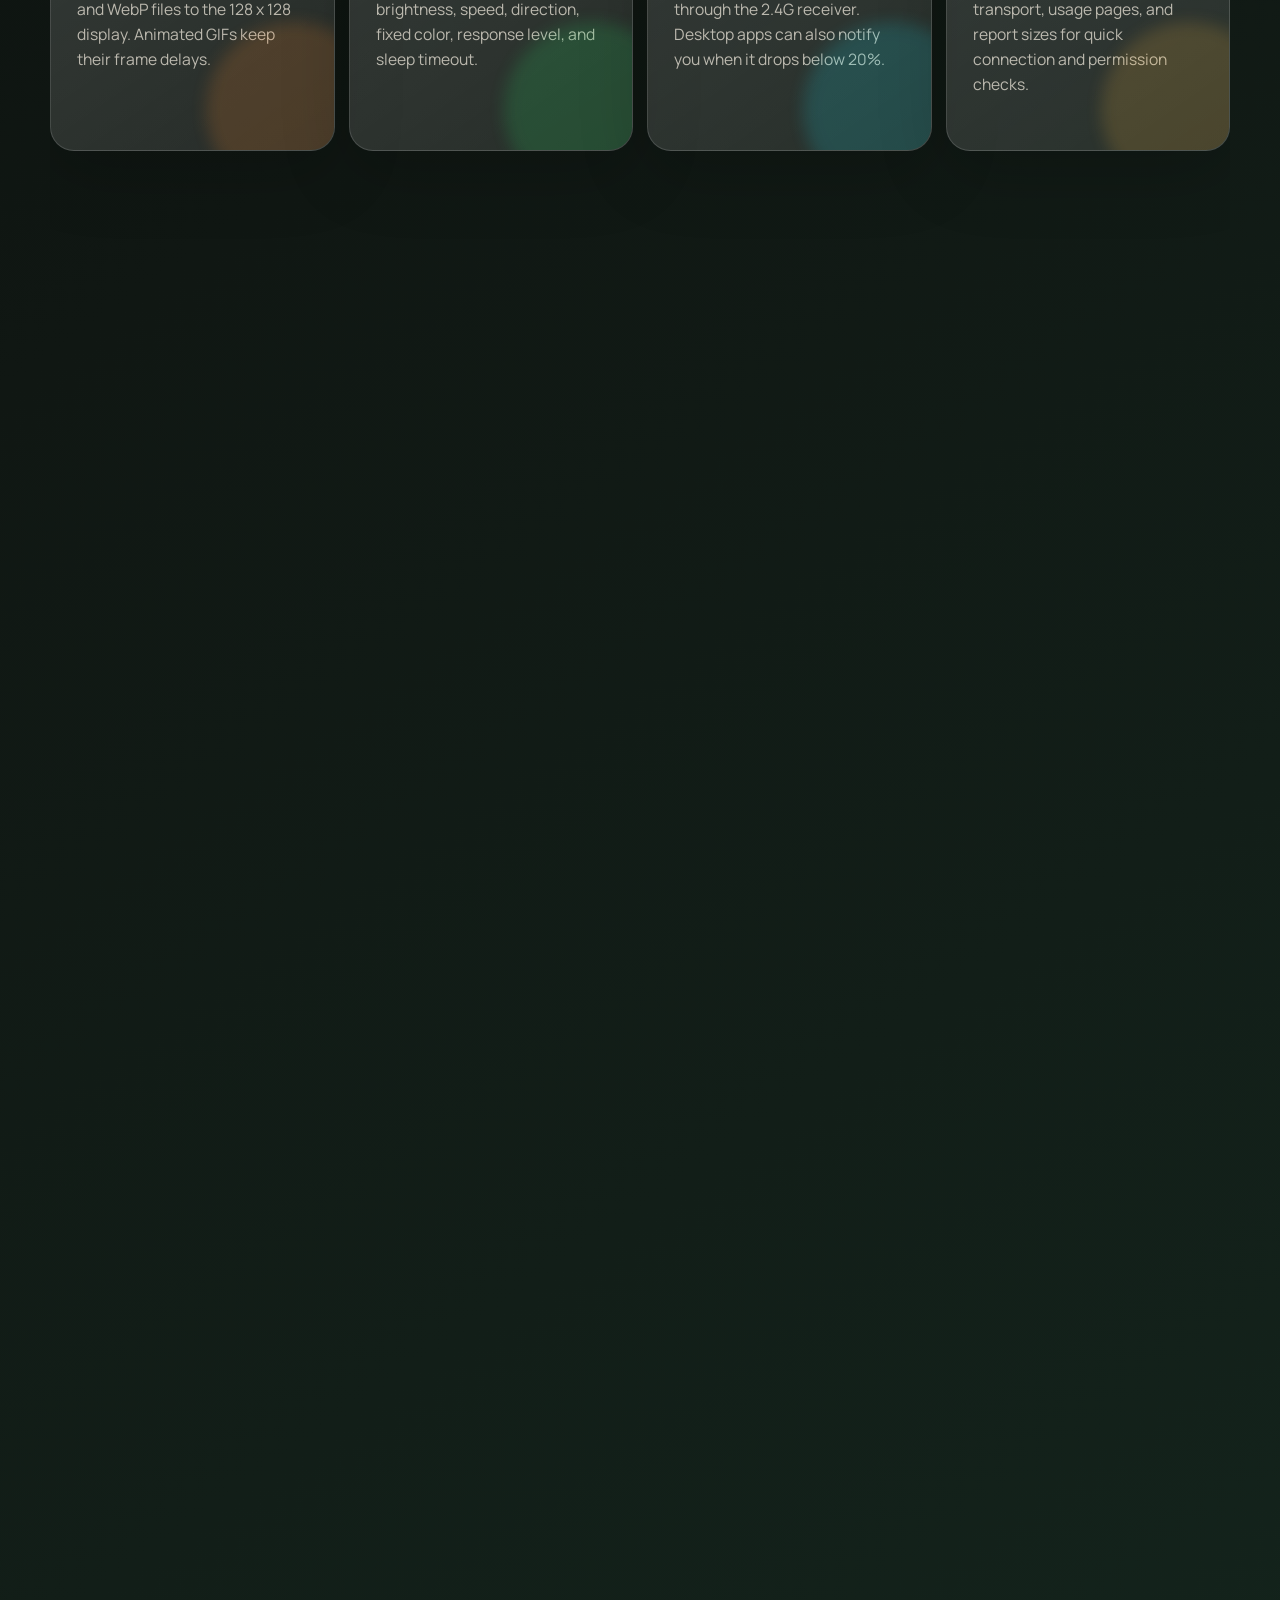
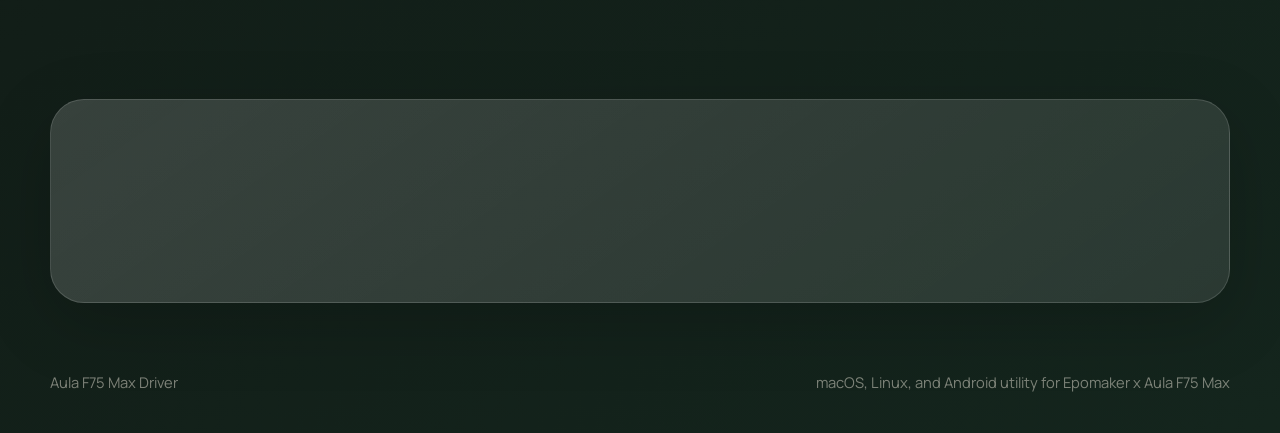
==== commit b4279fa4: "feat: add Android app scaffold" ====
--- a/docs/index.html
+++ b/docs/index.html
@@ -3,10 +3,10 @@
 <head>
   <meta charset="utf-8">
   <meta name="viewport" content="width=device-width, initial-scale=1">
-  <meta name="description" content="Aula F75 Max Driver is a native macOS and Linux utility for configuring the Epomaker x Aula F75 Max keyboard, display, RGB lighting, battery, and 2.4G mode.">
+  <meta name="description" content="Aula F75 Max Driver is a native macOS, Linux, and Android utility for configuring the Epomaker x Aula F75 Max keyboard, display, RGB lighting, battery, and 2.4G mode.">
   <meta name="theme-color" content="#101713">
   <meta property="og:title" content="Aula F75 Max Driver">
-  <meta property="og:description" content="A polished native macOS and Linux driver for Aula F75 Max: display uploads, RGB, battery, Game Mode, and HID diagnostics.">
+  <meta property="og:description" content="A polished native macOS, Linux, and Android driver for Aula F75 Max: display uploads, RGB, battery, Game Mode, and HID diagnostics.">
   <meta property="og:type" content="website">
   <meta property="og:image" content="assets/app-icon.png">
   <title>Aula F75 Max Driver</title>
@@ -54,10 +54,10 @@
   <main id="top">
     <section class="hero section">
       <div class="hero-copy" data-reveal>
-        <p class="eyebrow" data-i18n="heroEyebrow">Native macOS and Linux utility</p>
-        <h1 data-i18n="heroTitle">Control Aula F75 Max on macOS or Linux.</h1>
+        <p class="eyebrow" data-i18n="heroEyebrow">Native macOS, Linux, and Android utility</p>
+        <h1 data-i18n="heroTitle">Control Aula F75 Max on desktop or Android.</h1>
         <p class="hero-text" data-i18n="heroText">
-          Configure the keyboard display, RGB lighting, battery status, response level, and Game Mode from one focused app on both platforms.
+          Configure the keyboard display, RGB lighting, battery status, response level, and Game Mode from one focused app across all three platforms.
         </p>
         <div class="hero-actions">
           <a class="button button-primary" href="https://github.com/VitalyArt/Aula-F75-Max-Driver/releases/latest" target="_blank" rel="noreferrer" data-i18n="downloadDmg">
@@ -66,9 +66,10 @@
           <a class="button button-secondary" href="#install" data-i18n="howToInstall">How to install</a>
         </div>
         <div class="hero-facts" aria-label="Key facts" data-i18n-aria-label="heroFactsAria">
-          <span>macOS 14+</span>
-          <span>Linux GTK4</span>
-          <span>USB-C + 2.4G</span>
+          <span data-i18n="heroFactMac">macOS 14+</span>
+          <span data-i18n="heroFactLinux">Linux GTK4</span>
+          <span data-i18n="heroFactAndroid">Android 9+ with USB OTG</span>
+          <span data-i18n="heroFactConnections">USB-C + 2.4G</span>
         </div>
       </div>
 
@@ -101,7 +102,7 @@
       </article>
       <article>
         <span class="metric">HID</span>
-        <p data-i18n="introHid">Direct communication through macOS HID APIs and Linux hidraw/hidapi, without kernel extensions or libusb.</p>
+        <p data-i18n="introHid">Direct communication through macOS HID APIs, Linux hidraw/hidapi, and Android USB Host.</p>
       </article>
     </section>
 
@@ -109,7 +110,7 @@
       <div class="section-heading" data-reveal>
         <p class="eyebrow" data-i18n="featuresEyebrow">What's inside</p>
         <h2 data-i18n="featuresTitle">Tools built specifically for the F75 Max.</h2>
-        <p data-i18n="featuresText">The app separates wired operations from 2.4G settings, so it is clear which connection mode each task needs on macOS and Linux.</p>
+        <p data-i18n="featuresText">The app separates wired operations from 2.4G settings, so it is clear which connection mode each task needs on every platform.</p>
       </div>
 
       <div class="feature-grid">
@@ -126,12 +127,12 @@
         <article class="feature-card accent-cyan" data-reveal>
           <span class="feature-icon">03</span>
           <h3 data-i18n="featureBatteryTitle">Battery and alerts</h3>
-          <p data-i18n="featureBatteryText">Read battery percentage through the 2.4G receiver and get a local notification when it drops below 20%.</p>
+          <p data-i18n="featureBatteryText">Read battery percentage through the 2.4G receiver. Desktop apps can also notify you when it drops below 20%.</p>
         </article>
         <article class="feature-card accent-amber" data-reveal>
           <span class="feature-icon">04</span>
           <h3 data-i18n="featureDiagnosticsTitle">HID diagnostics</h3>
-          <p data-i18n="featureDiagnosticsText">The endpoints panel shows transport, usage pages, and report sizes for quick connection and macOS permission checks.</p>
+          <p data-i18n="featureDiagnosticsText">The endpoints panel shows transport, usage pages, and report sizes for quick connection and permission checks.</p>
         </article>
       </div>
     </section>
@@ -144,10 +145,10 @@
           USB-C is used for display tasks and clock sync. The 2.4G receiver is used for battery, RGB, response, sleep, and Game Mode.
         </p>
         <ul class="check-list">
-          <li data-i18n="workflowItemClock">Sync the keyboard clock to local macOS time.</li>
+          <li data-i18n="workflowItemClock">Sync the keyboard clock to the local device time.</li>
           <li data-i18n="workflowItemReset">Factory reset for display slots and configuration blocks used by this app.</li>
-          <li data-i18n="workflowItemLogin">Launch at Login and interface language selection.</li>
-          <li data-i18n="workflowItemLocales">Localizations: English, Russian, Spanish, Uzbek, Kazakh, Portuguese, Simplified Chinese.</li>
+          <li data-i18n="workflowItemLogin">Launch at Login on macOS and interface language selection on every platform.</li>
+          <li data-i18n="workflowItemLocales">Android includes English and Russian; desktop apps include seven localizations.</li>
         </ul>
       </div>
       <div class="screenshot-card" data-reveal>
@@ -161,14 +162,14 @@
     <section id="install" class="section install-section">
       <div class="section-heading" data-reveal>
         <p class="eyebrow" data-i18n="installEyebrow">Install</p>
-        <h2 data-i18n="installTitle">Download the macOS DMG or Linux DEB.</h2>
+        <h2 data-i18n="installTitle">Download a DMG, DEB, or Android APK.</h2>
       </div>
 
       <div class="install-grid">
         <article class="install-card" data-reveal>
           <span class="step-number">1</span>
           <h3 data-i18n="installReadyTitle">Ready-made build</h3>
-          <p data-i18n="installReadyText">Open the latest GitHub Release and download the macOS DMG or Debian/Ubuntu DEB installer.</p>
+          <p data-i18n="installReadyText">Open GitHub Releases for the macOS DMG, Debian/Ubuntu DEB, and APK in future Android releases.</p>
           <a class="text-link" href="https://github.com/VitalyArt/Aula-F75-Max-Driver/releases/latest" target="_blank" rel="noreferrer" data-i18n="installReadyLink">
             Open releases/latest
           </a>
@@ -176,21 +177,28 @@
         <article class="install-card" data-reveal>
           <span class="step-number">2</span>
           <h3 data-i18n="installBuildTitle">Build from source</h3>
-          <p data-i18n="installBuildText">macOS builds require macOS 14+, an Apple Silicon Mac, and Xcode Command Line Tools. Linux builds require a Swift 6 toolchain, GTK4, hidapi, and udev access.</p>
+          <p data-i18n="installBuildText">Desktop builds use Xcode tools or Swift 6 with GTK4 and hidapi. Android builds require JDK 17 and the Android SDK.</p>
           <pre><code>make all
 open "build/Aula F75 Max Driver.app"
 
 # Linux
 make linux-deb
-sudo apt install ./build/AulaF75MaxDriver-v*_*.deb</code></pre>
+sudo apt install ./build/AulaF75MaxDriver-v*_*.deb
+
+# Android
+make android-build
+adb install -r android/app/build/outputs/apk/debug/app-debug.apk</code></pre>
         </article>
         <article class="install-card" data-reveal>
           <span class="step-number">3</span>
           <h3 data-i18n="installPermissionsTitle">Platform permissions</h3>
-          <p data-i18n="installPermissionsText">On macOS, grant Input Monitoring to the app if HID commands do not run. On Linux, the DEB installs the udev rule; replug the devices after installation.</p>
+          <p data-i18n="installPermissionsText">On Android 9+, connect through USB OTG, tap Grant USB access, and approve the system prompt. macOS uses Input Monitoring; Linux uses a udev rule.</p>
           <pre><code>System Settings
 Privacy &amp; Security
-Input Monitoring</code></pre>
+Input Monitoring
+
+Android 9+ / USB OTG
+Grant USB access</code></pre>
         </article>
       </div>
     </section>
@@ -206,7 +214,7 @@
 
   <footer class="site-footer">
     <span>Aula F75 Max Driver</span>
-    <span data-i18n="footerText">macOS and Linux HID utility for Epomaker x Aula F75 Max</span>
+    <span data-i18n="footerText">macOS, Linux, and Android utility for Epomaker x Aula F75 Max</span>
   </footer>
 
   <script src="site.js"></script>
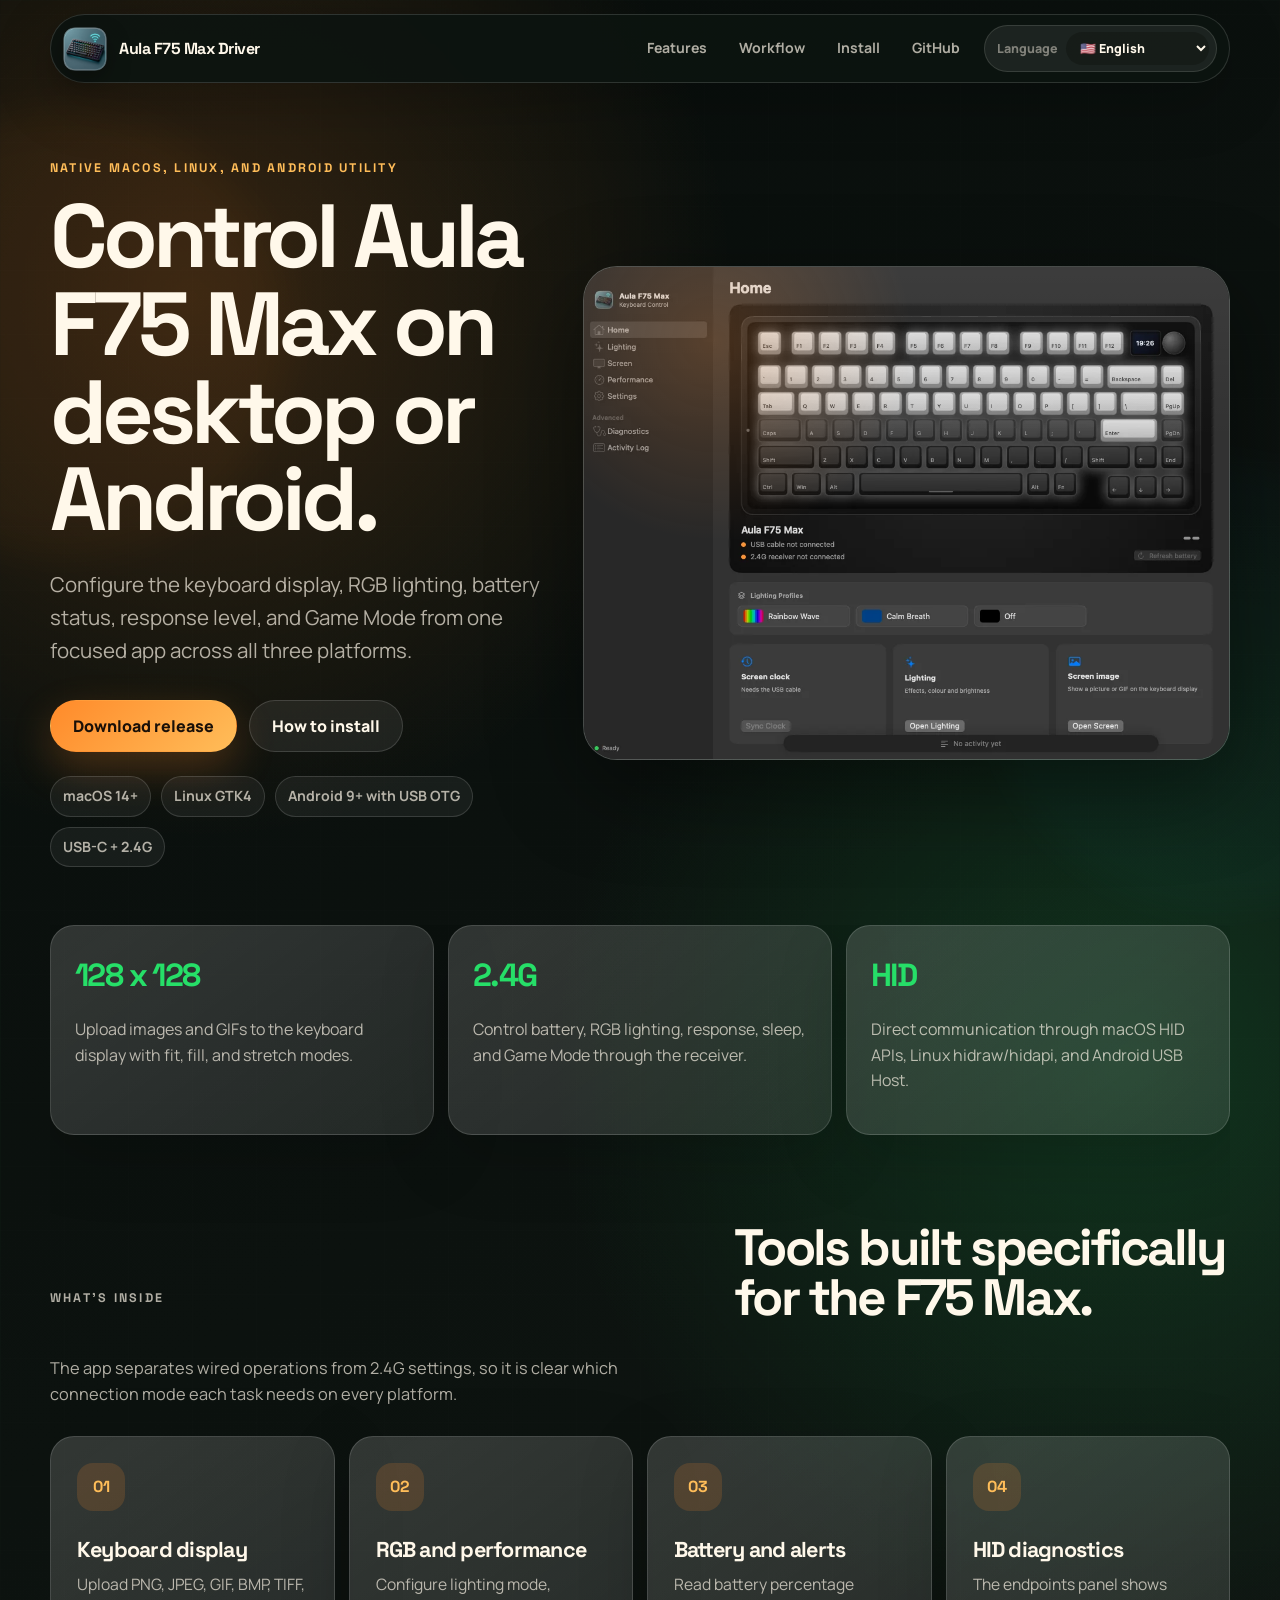
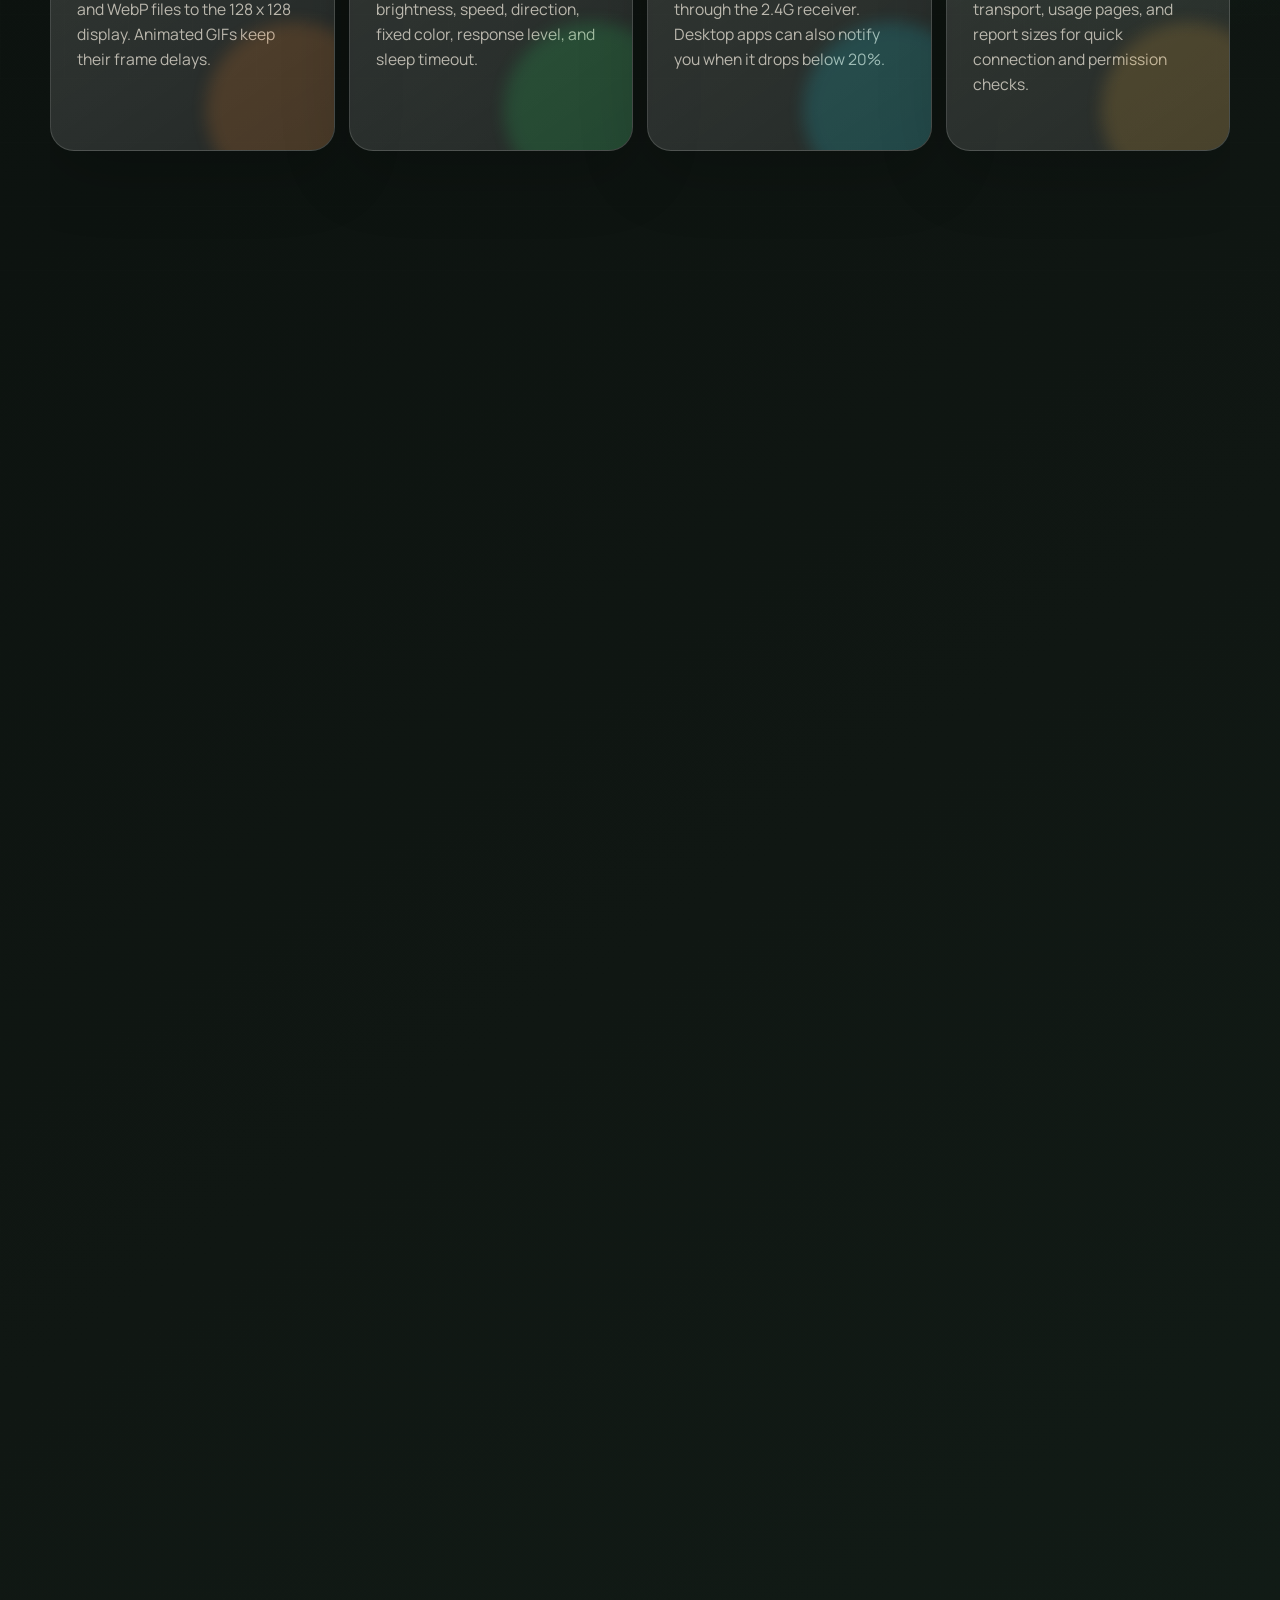
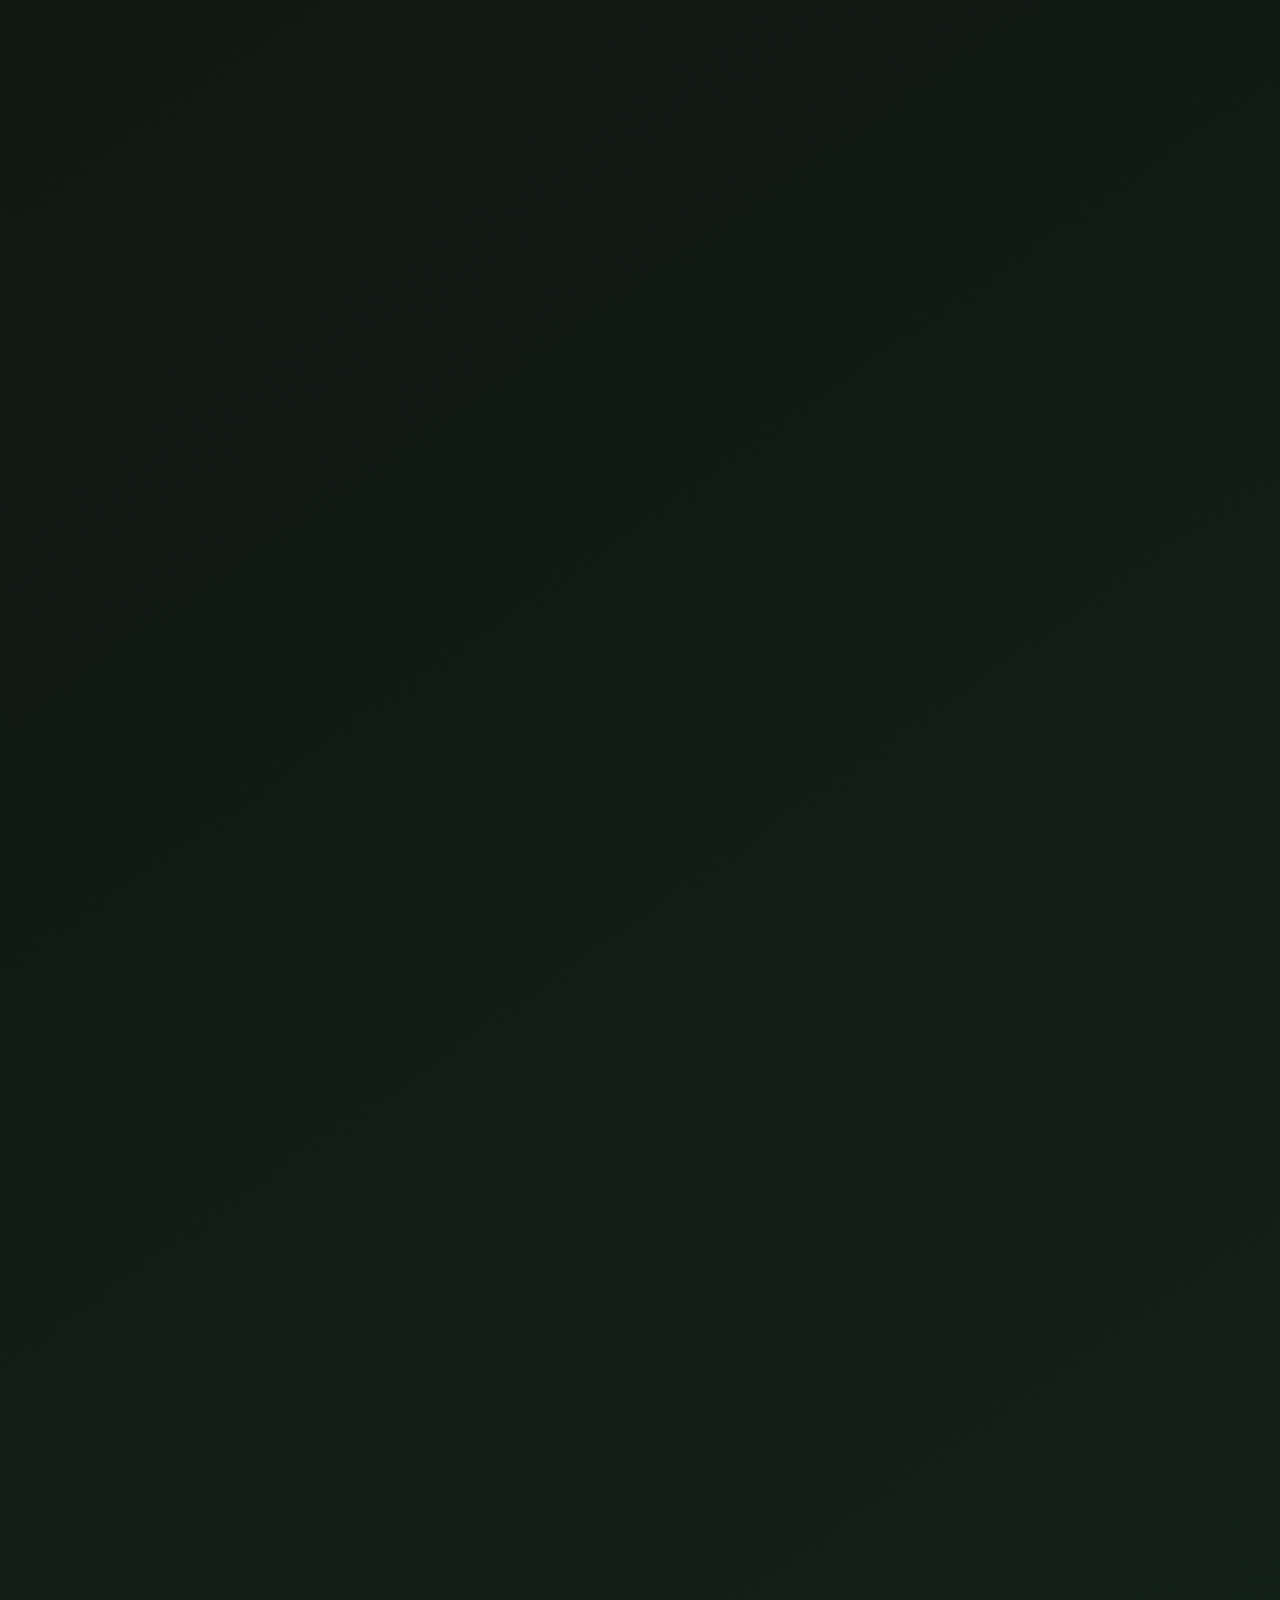
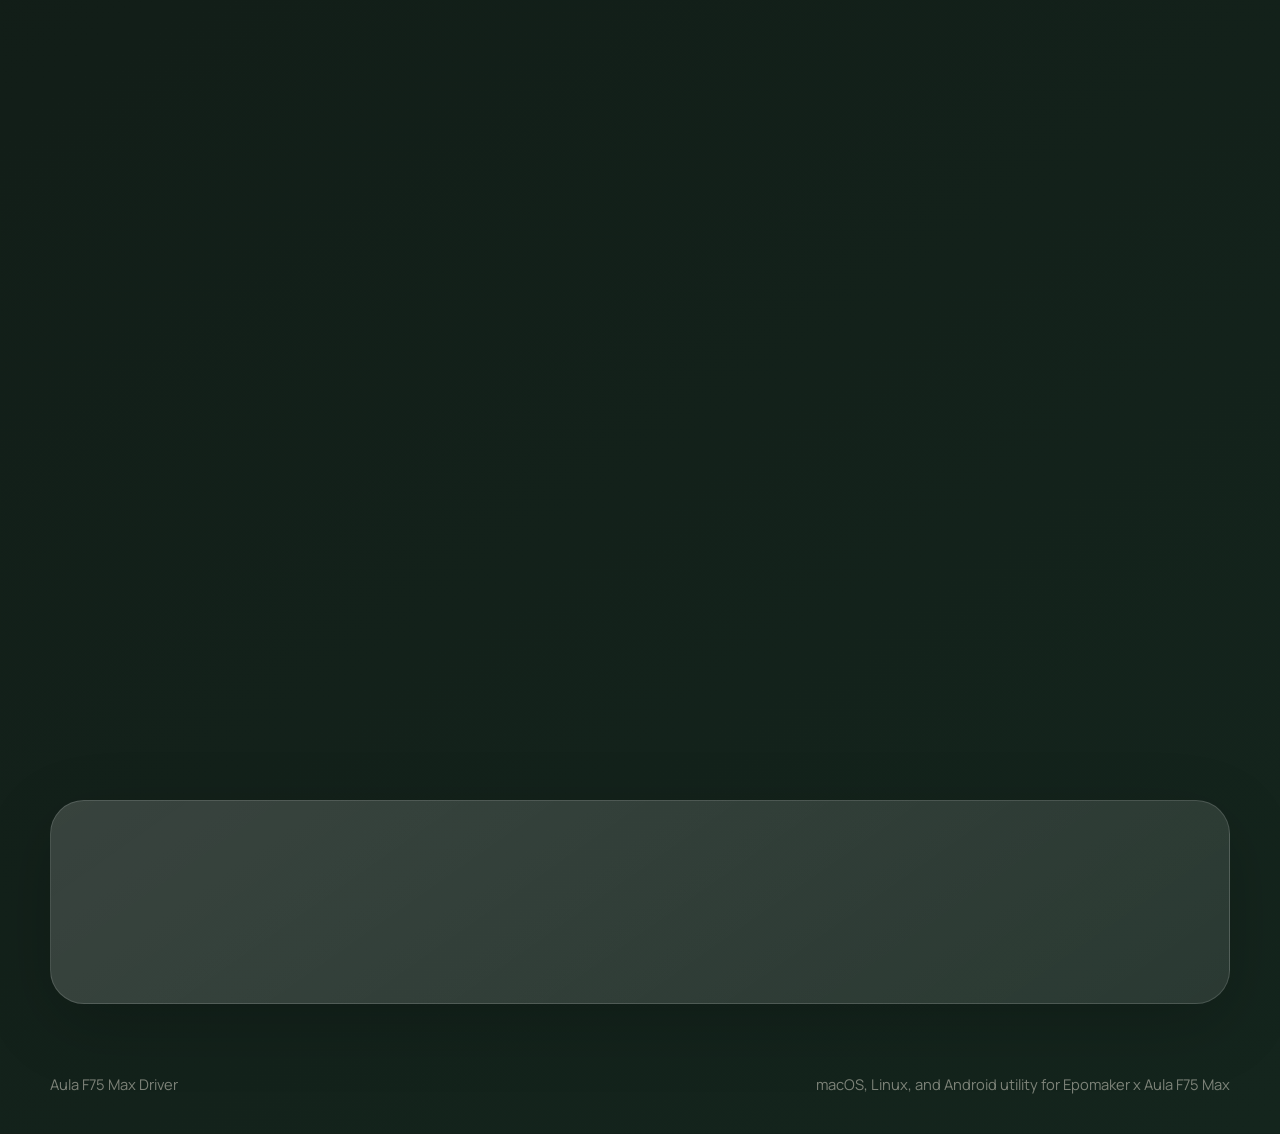
==== commit 94c2b05d: "docs: refresh desktop screenshots and remove legacy Make aliases" ====
--- a/docs/index.html
+++ b/docs/index.html
@@ -16,7 +16,7 @@
   <link rel="preload" as="style" href="https://fonts.googleapis.com/css2?family=Manrope:wght@400;600;700;800&family=Space+Grotesk:wght@500;600;700&display=swap">
   <link rel="stylesheet" href="https://fonts.googleapis.com/css2?family=Manrope:wght@400;600;700;800&family=Space+Grotesk:wght@500;600;700&display=swap" media="print" onload="this.media='all'">
   <noscript><link rel="stylesheet" href="https://fonts.googleapis.com/css2?family=Manrope:wght@400;600;700;800&family=Space+Grotesk:wght@500;600;700&display=swap"></noscript>
-  <link rel="preload" as="image" href="screenshots/main-window.webp" type="image/webp">
+  <link rel="preload" as="image" href="screenshots/redesign-home.webp" type="image/webp">
   <script>document.documentElement.classList.add("reveal-enabled");</script>
   <link rel="stylesheet" href="styles.css">
 </head>
@@ -74,20 +74,10 @@
       </div>
 
       <div class="hero-device" data-reveal>
-        <div class="window-chrome">
-          <span></span>
-          <span></span>
-          <span></span>
-          <strong>Aula F75 Max Driver</strong>
-        </div>
         <picture>
-          <source srcset="screenshots/main-window.webp" type="image/webp">
-          <img src="screenshots/main-window.png" width="1216" height="792" alt="Aula F75 Max Driver main window" data-i18n-alt="mainScreenshotAlt" fetchpriority="high" decoding="async">
+          <source srcset="screenshots/redesign-home.webp" type="image/webp">
+          <img src="screenshots/redesign-home.png" width="1100" height="840" alt="Aula F75 Max Driver main window" data-i18n-alt="mainScreenshotAlt" fetchpriority="high" decoding="async">
         </picture>
-        <div class="battery-badge">
-          <small data-i18n="batteryLabel">Battery</small>
-          <strong>91%</strong>
-        </div>
       </div>
     </section>
 
@@ -153,10 +143,69 @@
       </div>
       <div class="screenshot-card" data-reveal>
         <picture>
-          <source srcset="screenshots/details-window.webp" type="image/webp">
-          <img src="screenshots/details-window.png" width="1216" height="792" alt="HID endpoint diagnostics and app settings" data-i18n-alt="detailsScreenshotAlt" loading="lazy" decoding="async">
+          <source srcset="screenshots/redesign-lighting.webp" type="image/webp">
+          <img src="screenshots/redesign-lighting.png" width="1100" height="840" alt="macOS Lighting with live keyboard preview and effect gallery" data-i18n-alt="detailsScreenshotAlt" loading="lazy" decoding="async">
         </picture>
       </div>
+    </section>
+
+    <section id="screenshots" class="section">
+      <div class="section-heading" data-reveal>
+        <p class="eyebrow">macOS · Linux</p>
+        <h2 data-i18n="galleryTitle">Native desktop interfaces.</h2>
+        <p data-i18n="galleryText">Preview 20 lighting effects, save local profiles, and inspect encoded GIF frames on macOS and Linux.</p>
+      </div>
+      <div class="screenshot-gallery">
+        <figure class="screenshot-card" data-reveal>
+          <a href="screenshots/redesign-home.png" target="_blank" rel="noreferrer" aria-label="macOS · Home">
+            <picture><source srcset="screenshots/redesign-home.webp" type="image/webp"><img src="screenshots/redesign-home.png" width="1100" height="840" alt="macOS · Home" loading="lazy" decoding="async"></picture>
+          </a>
+          <figcaption>macOS · Home</figcaption>
+        </figure>
+        <figure class="screenshot-card" data-reveal>
+          <a href="screenshots/redesign-lighting.png" target="_blank" rel="noreferrer" aria-label="macOS · Lighting">
+            <picture><source srcset="screenshots/redesign-lighting.webp" type="image/webp"><img src="screenshots/redesign-lighting.png" width="1100" height="840" alt="macOS · Lighting" loading="lazy" decoding="async"></picture>
+          </a>
+          <figcaption>macOS · Lighting</figcaption>
+        </figure>
+        <figure class="screenshot-card" data-reveal>
+          <a href="screenshots/linux-home.png" target="_blank" rel="noreferrer" aria-label="Linux · Home">
+            <picture><source srcset="screenshots/linux-home.webp" type="image/webp"><img src="screenshots/linux-home.png" width="1100" height="840" alt="Linux · Home" loading="lazy" decoding="async"></picture>
+          </a>
+          <figcaption>Linux · Home</figcaption>
+        </figure>
+        <figure class="screenshot-card" data-reveal>
+          <a href="screenshots/linux-lighting.png" target="_blank" rel="noreferrer" aria-label="Linux · Lighting">
+            <picture><source srcset="screenshots/linux-lighting.webp" type="image/webp"><img src="screenshots/linux-lighting.png" width="1100" height="840" alt="Linux · Lighting" loading="lazy" decoding="async"></picture>
+          </a>
+          <figcaption>Linux · Lighting</figcaption>
+        </figure>
+        <figure class="screenshot-card" data-reveal>
+          <a href="screenshots/linux-lighting-controls.png" target="_blank" rel="noreferrer" aria-label="Linux · Lighting / Profiles">
+            <picture><source srcset="screenshots/linux-lighting-controls.webp" type="image/webp"><img src="screenshots/linux-lighting-controls.png" width="1100" height="840" alt="Linux · Lighting / Profiles" loading="lazy" decoding="async"></picture>
+          </a>
+          <figcaption>Linux · Lighting / Profiles</figcaption>
+        </figure>
+        <figure class="screenshot-card" data-reveal>
+          <a href="screenshots/linux-screen.png" target="_blank" rel="noreferrer" aria-label="Linux · Screen / GIF">
+            <picture><source srcset="screenshots/linux-screen.webp" type="image/webp"><img src="screenshots/linux-screen.png" width="1100" height="840" alt="Linux · Screen / GIF" loading="lazy" decoding="async"></picture>
+          </a>
+          <figcaption>Linux · Screen / GIF</figcaption>
+        </figure>
+        <figure class="screenshot-card" data-reveal>
+          <a href="screenshots/linux-lighting-narrow.png" target="_blank" rel="noreferrer" aria-label="Linux · Lighting / Narrow">
+            <picture><source srcset="screenshots/linux-lighting-narrow.webp" type="image/webp"><img src="screenshots/linux-lighting-narrow.png" width="820" height="560" alt="Linux · Lighting / Narrow" loading="lazy" decoding="async"></picture>
+          </a>
+          <figcaption>Linux · Lighting / Narrow</figcaption>
+        </figure>
+        <figure class="screenshot-card" data-reveal>
+          <a href="screenshots/linux-lighting-dark.png" target="_blank" rel="noreferrer" aria-label="Linux · Lighting / Dark">
+            <picture><source srcset="screenshots/linux-lighting-dark.webp" type="image/webp"><img src="screenshots/linux-lighting-dark.png" width="820" height="560" alt="Linux · Lighting / Dark" loading="lazy" decoding="async"></picture>
+          </a>
+          <figcaption>Linux · Lighting / Dark</figcaption>
+        </figure>
+      </div>
+      <p class="capture-note"><a href="https://github.com/VitalyArt/Aula-F75-Max-Driver/pull/16" target="_blank" rel="noreferrer">PR #16</a> · <span data-i18n="captureNote">Linux captures from PR #16 use mocked HID and isolated profiles. macOS captures show the redesigned interface.</span></p>
     </section>
 
     <section id="install" class="section install-section">
@@ -169,7 +218,7 @@
         <article class="install-card" data-reveal>
           <span class="step-number">1</span>
           <h3 data-i18n="installReadyTitle">Ready-made build</h3>
-          <p data-i18n="installReadyText">Open GitHub Releases for the macOS DMG, Debian/Ubuntu DEB, and APK in future Android releases.</p>
+          <p data-i18n="installReadyText">Open GitHub Releases for the macOS DMG, Debian/Ubuntu DEB, and Android APK.</p>
           <a class="text-link" href="https://github.com/VitalyArt/Aula-F75-Max-Driver/releases/latest" target="_blank" rel="noreferrer" data-i18n="installReadyLink">
             Open releases/latest
           </a>
@@ -178,7 +227,7 @@
           <span class="step-number">2</span>
           <h3 data-i18n="installBuildTitle">Build from source</h3>
           <p data-i18n="installBuildText">Desktop builds use Xcode tools or Swift 6 with GTK4 and hidapi. Android builds require JDK 17 and the Android SDK.</p>
-          <pre><code>make all
+          <pre><code>make macos-app
 open "build/Aula F75 Max Driver.app"
 
 # Linux
--- a/docs/styles.css
+++ b/docs/styles.css
@@ -771,3 +771,17 @@
     align-items: flex-start;
   }
 }
+
+.screenshot-gallery {
+  display: grid;
+  grid-template-columns: repeat(2, minmax(0, 1fr));
+  gap: 24px;
+}
+.screenshot-gallery figure { margin: 0; background: var(--panel); }
+.screenshot-gallery a { display: block; }
+.screenshot-gallery img { display: block; height: auto; }
+.screenshot-gallery figcaption { padding: 16px 20px; font-weight: 700; }
+.capture-note { margin-top: 24px; color: var(--muted); }
+@media (max-width: 760px) {
+  .screenshot-gallery { grid-template-columns: 1fr; }
+}
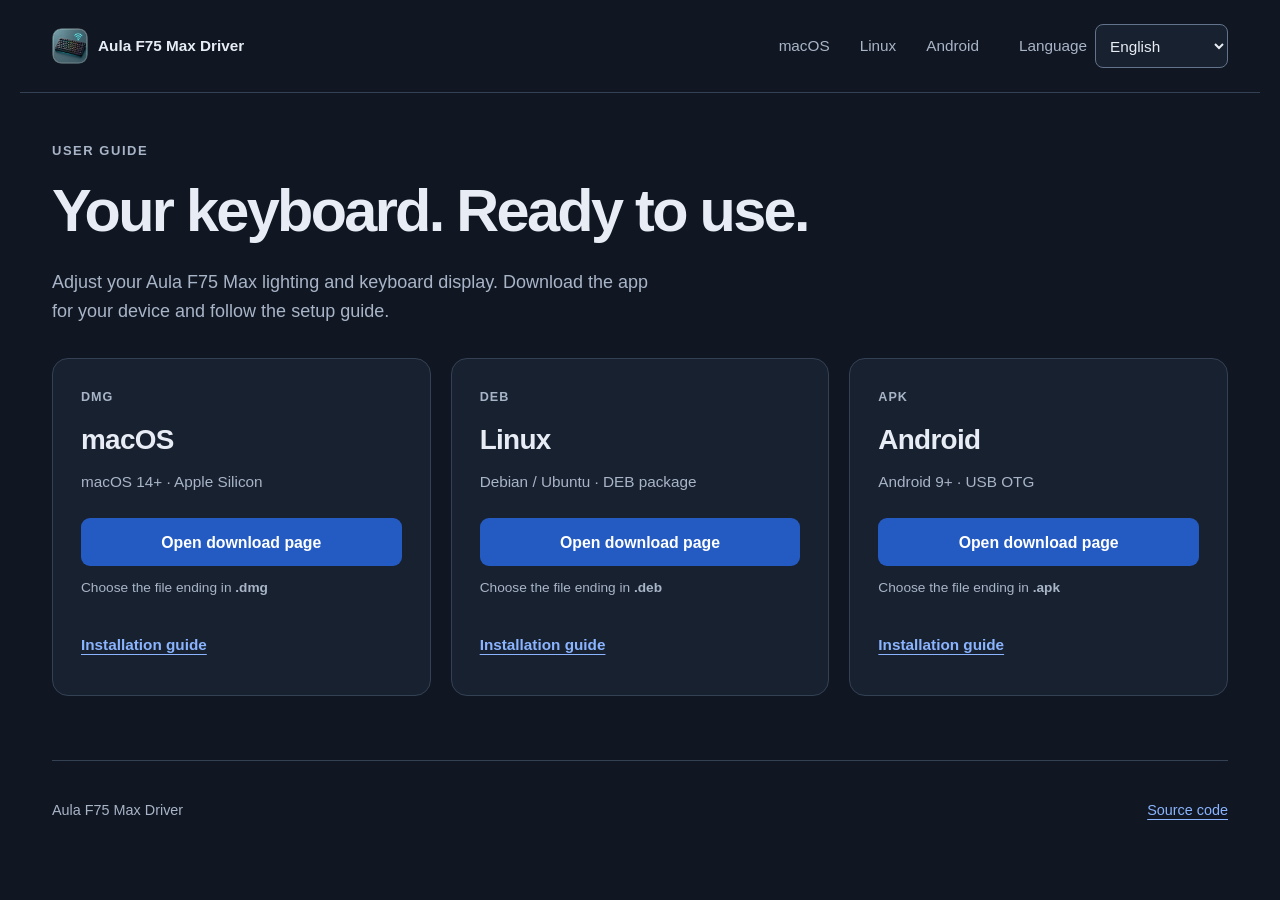
==== commit 865d6eb9: "docs: replace landing page with multilingual user guides" ====
--- a/docs/index.html
+++ b/docs/index.html
@@ -1,271 +1,109 @@
 <!doctype html>
 <html lang="en">
-<head>
-  <meta charset="utf-8">
-  <meta name="viewport" content="width=device-width, initial-scale=1">
-  <meta name="description" content="Aula F75 Max Driver is a native macOS, Linux, and Android utility for configuring the Epomaker x Aula F75 Max keyboard, display, RGB lighting, battery, and 2.4G mode.">
-  <meta name="theme-color" content="#101713">
-  <meta property="og:title" content="Aula F75 Max Driver">
-  <meta property="og:description" content="A polished native macOS, Linux, and Android driver for Aula F75 Max: display uploads, RGB, battery, Game Mode, and HID diagnostics.">
-  <meta property="og:type" content="website">
-  <meta property="og:image" content="assets/app-icon.png">
-  <title>Aula F75 Max Driver</title>
-  <link rel="icon" href="assets/app-icon.png">
-  <link rel="preconnect" href="https://fonts.googleapis.com">
-  <link rel="preconnect" href="https://fonts.gstatic.com" crossorigin>
-  <link rel="preload" as="style" href="https://fonts.googleapis.com/css2?family=Manrope:wght@400;600;700;800&family=Space+Grotesk:wght@500;600;700&display=swap">
-  <link rel="stylesheet" href="https://fonts.googleapis.com/css2?family=Manrope:wght@400;600;700;800&family=Space+Grotesk:wght@500;600;700&display=swap" media="print" onload="this.media='all'">
-  <noscript><link rel="stylesheet" href="https://fonts.googleapis.com/css2?family=Manrope:wght@400;600;700;800&family=Space+Grotesk:wght@500;600;700&display=swap"></noscript>
-  <link rel="preload" as="image" href="screenshots/redesign-home.webp" type="image/webp">
-  <script>document.documentElement.classList.add("reveal-enabled");</script>
-  <link rel="stylesheet" href="styles.css">
-</head>
-<body>
-  <div class="page-glow page-glow-one"></div>
-  <div class="page-glow page-glow-two"></div>
-
-  <header class="site-header" data-reveal>
-    <a class="brand" href="#top" aria-label="Aula F75 Max Driver">
-      <img src="assets/app-icon.png" width="44" height="44" alt="">
-      <span>Aula F75 Max Driver</span>
-    </a>
-    <div class="header-controls">
-      <nav class="site-nav" aria-label="Primary navigation" data-i18n-aria-label="navAria">
-        <a href="#features" data-i18n="navFeatures">Features</a>
-        <a href="#workflow" data-i18n="navWorkflow">Workflow</a>
-        <a href="#install" data-i18n="navInstall">Install</a>
-        <a href="https://github.com/VitalyArt/Aula-F75-Max-Driver" target="_blank" rel="noreferrer">GitHub</a>
-      </nav>
-      <label class="language-switcher" for="language-select">
-        <span data-i18n="languageLabel">Language</span>
-        <select id="language-select" aria-label="Language" data-i18n-aria-label="languageLabel">
-          <option value="en">🇺🇸 English</option>
-          <option value="ru">🇷🇺 Русский</option>
-          <option value="es">🇪🇸 Español</option>
-          <option value="uz">🇺🇿 O'zbekcha</option>
-          <option value="kk">🇰🇿 Қазақша</option>
-          <option value="pt">🇵🇹 Português</option>
-          <option value="zh-Hans">🇨🇳 简体中文</option>
-        </select>
-      </label>
-    </div>
-  </header>
-
-  <main id="top">
-    <section class="hero section">
-      <div class="hero-copy" data-reveal>
-        <p class="eyebrow" data-i18n="heroEyebrow">Native macOS, Linux, and Android utility</p>
-        <h1 data-i18n="heroTitle">Control Aula F75 Max on desktop or Android.</h1>
-        <p class="hero-text" data-i18n="heroText">
-          Configure the keyboard display, RGB lighting, battery status, response level, and Game Mode from one focused app across all three platforms.
-        </p>
-        <div class="hero-actions">
-          <a class="button button-primary" href="https://github.com/VitalyArt/Aula-F75-Max-Driver/releases/latest" target="_blank" rel="noreferrer" data-i18n="downloadDmg">
-            Download release
-          </a>
-          <a class="button button-secondary" href="#install" data-i18n="howToInstall">How to install</a>
-        </div>
-        <div class="hero-facts" aria-label="Key facts" data-i18n-aria-label="heroFactsAria">
-          <span data-i18n="heroFactMac">macOS 14+</span>
-          <span data-i18n="heroFactLinux">Linux GTK4</span>
-          <span data-i18n="heroFactAndroid">Android 9+ with USB OTG</span>
-          <span data-i18n="heroFactConnections">USB-C + 2.4G</span>
-        </div>
-      </div>
-
-      <div class="hero-device" data-reveal>
-        <picture>
-          <source srcset="screenshots/redesign-home.webp" type="image/webp">
-          <img src="screenshots/redesign-home.png" width="1100" height="840" alt="Aula F75 Max Driver main window" data-i18n-alt="mainScreenshotAlt" fetchpriority="high" decoding="async">
-        </picture>
-      </div>
-    </section>
-
-    <section class="section intro-strip" data-reveal>
-      <article>
-        <span class="metric">128 x 128</span>
-        <p data-i18n="introDisplay">Upload images and GIFs to the keyboard display with fit, fill, and stretch modes.</p>
-      </article>
-      <article>
-        <span class="metric">2.4G</span>
-        <p data-i18n="introWireless">Control battery, RGB lighting, response, sleep, and Game Mode through the receiver.</p>
-      </article>
-      <article>
-        <span class="metric">HID</span>
-        <p data-i18n="introHid">Direct communication through macOS HID APIs, Linux hidraw/hidapi, and Android USB Host.</p>
-      </article>
-    </section>
-
-    <section id="features" class="section">
-      <div class="section-heading" data-reveal>
-        <p class="eyebrow" data-i18n="featuresEyebrow">What's inside</p>
-        <h2 data-i18n="featuresTitle">Tools built specifically for the F75 Max.</h2>
-        <p data-i18n="featuresText">The app separates wired operations from 2.4G settings, so it is clear which connection mode each task needs on every platform.</p>
-      </div>
-
-      <div class="feature-grid">
-        <article class="feature-card accent-orange" data-reveal>
-          <span class="feature-icon">01</span>
-          <h3 data-i18n="featureDisplayTitle">Keyboard display</h3>
-          <p data-i18n="featureDisplayText">Upload PNG, JPEG, GIF, BMP, TIFF, and WebP files to the 128 x 128 display. Animated GIFs keep their frame delays.</p>
-        </article>
-        <article class="feature-card accent-green" data-reveal>
-          <span class="feature-icon">02</span>
-          <h3 data-i18n="featureRgbTitle">RGB and performance</h3>
-          <p data-i18n="featureRgbText">Configure lighting mode, brightness, speed, direction, fixed color, response level, and sleep timeout.</p>
-        </article>
-        <article class="feature-card accent-cyan" data-reveal>
-          <span class="feature-icon">03</span>
-          <h3 data-i18n="featureBatteryTitle">Battery and alerts</h3>
-          <p data-i18n="featureBatteryText">Read battery percentage through the 2.4G receiver. Desktop apps can also notify you when it drops below 20%.</p>
-        </article>
-        <article class="feature-card accent-amber" data-reveal>
-          <span class="feature-icon">04</span>
-          <h3 data-i18n="featureDiagnosticsTitle">HID diagnostics</h3>
-          <p data-i18n="featureDiagnosticsText">The endpoints panel shows transport, usage pages, and report sizes for quick connection and permission checks.</p>
-        </article>
-      </div>
-    </section>
-
-    <section id="workflow" class="section split-section">
-      <div class="panel-copy" data-reveal>
-        <p class="eyebrow" data-i18n="workflowEyebrow">Workflow</p>
-        <h2 data-i18n="workflowTitle">Two connections, two areas of responsibility.</h2>
-        <p data-i18n="workflowText">
-          USB-C is used for display tasks and clock sync. The 2.4G receiver is used for battery, RGB, response, sleep, and Game Mode.
-        </p>
-        <ul class="check-list">
-          <li data-i18n="workflowItemClock">Sync the keyboard clock to the local device time.</li>
-          <li data-i18n="workflowItemReset">Factory reset for display slots and configuration blocks used by this app.</li>
-          <li data-i18n="workflowItemLogin">Launch at Login on macOS and interface language selection on every platform.</li>
-          <li data-i18n="workflowItemLocales">Android includes English and Russian; desktop apps include seven localizations.</li>
-        </ul>
-      </div>
-      <div class="screenshot-card" data-reveal>
-        <picture>
-          <source srcset="screenshots/redesign-lighting.webp" type="image/webp">
-          <img src="screenshots/redesign-lighting.png" width="1100" height="840" alt="macOS Lighting with live keyboard preview and effect gallery" data-i18n-alt="detailsScreenshotAlt" loading="lazy" decoding="async">
-        </picture>
-      </div>
-    </section>
-
-    <section id="screenshots" class="section">
-      <div class="section-heading" data-reveal>
-        <p class="eyebrow">macOS · Linux</p>
-        <h2 data-i18n="galleryTitle">Native desktop interfaces.</h2>
-        <p data-i18n="galleryText">Preview 20 lighting effects, save local profiles, and inspect encoded GIF frames on macOS and Linux.</p>
-      </div>
-      <div class="screenshot-gallery">
-        <figure class="screenshot-card" data-reveal>
-          <a href="screenshots/redesign-home.png" target="_blank" rel="noreferrer" aria-label="macOS · Home">
-            <picture><source srcset="screenshots/redesign-home.webp" type="image/webp"><img src="screenshots/redesign-home.png" width="1100" height="840" alt="macOS · Home" loading="lazy" decoding="async"></picture>
-          </a>
-          <figcaption>macOS · Home</figcaption>
-        </figure>
-        <figure class="screenshot-card" data-reveal>
-          <a href="screenshots/redesign-lighting.png" target="_blank" rel="noreferrer" aria-label="macOS · Lighting">
-            <picture><source srcset="screenshots/redesign-lighting.webp" type="image/webp"><img src="screenshots/redesign-lighting.png" width="1100" height="840" alt="macOS · Lighting" loading="lazy" decoding="async"></picture>
-          </a>
-          <figcaption>macOS · Lighting</figcaption>
-        </figure>
-        <figure class="screenshot-card" data-reveal>
-          <a href="screenshots/linux-home.png" target="_blank" rel="noreferrer" aria-label="Linux · Home">
-            <picture><source srcset="screenshots/linux-home.webp" type="image/webp"><img src="screenshots/linux-home.png" width="1100" height="840" alt="Linux · Home" loading="lazy" decoding="async"></picture>
-          </a>
-          <figcaption>Linux · Home</figcaption>
-        </figure>
-        <figure class="screenshot-card" data-reveal>
-          <a href="screenshots/linux-lighting.png" target="_blank" rel="noreferrer" aria-label="Linux · Lighting">
-            <picture><source srcset="screenshots/linux-lighting.webp" type="image/webp"><img src="screenshots/linux-lighting.png" width="1100" height="840" alt="Linux · Lighting" loading="lazy" decoding="async"></picture>
-          </a>
-          <figcaption>Linux · Lighting</figcaption>
-        </figure>
-        <figure class="screenshot-card" data-reveal>
-          <a href="screenshots/linux-lighting-controls.png" target="_blank" rel="noreferrer" aria-label="Linux · Lighting / Profiles">
-            <picture><source srcset="screenshots/linux-lighting-controls.webp" type="image/webp"><img src="screenshots/linux-lighting-controls.png" width="1100" height="840" alt="Linux · Lighting / Profiles" loading="lazy" decoding="async"></picture>
-          </a>
-          <figcaption>Linux · Lighting / Profiles</figcaption>
-        </figure>
-        <figure class="screenshot-card" data-reveal>
-          <a href="screenshots/linux-screen.png" target="_blank" rel="noreferrer" aria-label="Linux · Screen / GIF">
-            <picture><source srcset="screenshots/linux-screen.webp" type="image/webp"><img src="screenshots/linux-screen.png" width="1100" height="840" alt="Linux · Screen / GIF" loading="lazy" decoding="async"></picture>
-          </a>
-          <figcaption>Linux · Screen / GIF</figcaption>
-        </figure>
-        <figure class="screenshot-card" data-reveal>
-          <a href="screenshots/linux-lighting-narrow.png" target="_blank" rel="noreferrer" aria-label="Linux · Lighting / Narrow">
-            <picture><source srcset="screenshots/linux-lighting-narrow.webp" type="image/webp"><img src="screenshots/linux-lighting-narrow.png" width="820" height="560" alt="Linux · Lighting / Narrow" loading="lazy" decoding="async"></picture>
-          </a>
-          <figcaption>Linux · Lighting / Narrow</figcaption>
-        </figure>
-        <figure class="screenshot-card" data-reveal>
-          <a href="screenshots/linux-lighting-dark.png" target="_blank" rel="noreferrer" aria-label="Linux · Lighting / Dark">
-            <picture><source srcset="screenshots/linux-lighting-dark.webp" type="image/webp"><img src="screenshots/linux-lighting-dark.png" width="820" height="560" alt="Linux · Lighting / Dark" loading="lazy" decoding="async"></picture>
-          </a>
-          <figcaption>Linux · Lighting / Dark</figcaption>
-        </figure>
-      </div>
-      <p class="capture-note"><a href="https://github.com/VitalyArt/Aula-F75-Max-Driver/pull/16" target="_blank" rel="noreferrer">PR #16</a> · <span data-i18n="captureNote">Linux captures from PR #16 use mocked HID and isolated profiles. macOS captures show the redesigned interface.</span></p>
-    </section>
-
-    <section id="install" class="section install-section">
-      <div class="section-heading" data-reveal>
-        <p class="eyebrow" data-i18n="installEyebrow">Install</p>
-        <h2 data-i18n="installTitle">Download a DMG, DEB, or Android APK.</h2>
-      </div>
-
-      <div class="install-grid">
-        <article class="install-card" data-reveal>
-          <span class="step-number">1</span>
-          <h3 data-i18n="installReadyTitle">Ready-made build</h3>
-          <p data-i18n="installReadyText">Open GitHub Releases for the macOS DMG, Debian/Ubuntu DEB, and Android APK.</p>
-          <a class="text-link" href="https://github.com/VitalyArt/Aula-F75-Max-Driver/releases/latest" target="_blank" rel="noreferrer" data-i18n="installReadyLink">
-            Open releases/latest
-          </a>
-        </article>
-        <article class="install-card" data-reveal>
-          <span class="step-number">2</span>
-          <h3 data-i18n="installBuildTitle">Build from source</h3>
-          <p data-i18n="installBuildText">Desktop builds use Xcode tools or Swift 6 with GTK4 and hidapi. Android builds require JDK 17 and the Android SDK.</p>
-          <pre><code>make macos-app
-open "build/Aula F75 Max Driver.app"
-
-# Linux
-make linux-deb
-sudo apt install ./build/AulaF75MaxDriver-v*_*.deb
-
-# Android
-make android-build
-adb install -r android/app/build/outputs/apk/debug/app-debug.apk</code></pre>
-        </article>
-        <article class="install-card" data-reveal>
-          <span class="step-number">3</span>
-          <h3 data-i18n="installPermissionsTitle">Platform permissions</h3>
-          <p data-i18n="installPermissionsText">On Android 9+, connect through USB OTG, tap Grant USB access, and approve the system prompt. macOS uses Input Monitoring; Linux uses a udev rule.</p>
-          <pre><code>System Settings
-Privacy &amp; Security
-Input Monitoring
-
-Android 9+ / USB OTG
-Grant USB access</code></pre>
-        </article>
-      </div>
-    </section>
-
-    <section class="section cta-section" data-reveal>
-      <div>
-        <p class="eyebrow" data-i18n="ctaEyebrow">Open source</p>
-        <h2 data-i18n="ctaTitle">A native driver you can inspect and build yourself.</h2>
-      </div>
-      <a class="button button-primary" href="https://github.com/VitalyArt/Aula-F75-Max-Driver" target="_blank" rel="noreferrer" data-i18n="sourceCode">Source code</a>
-    </section>
-  </main>
-
-  <footer class="site-footer">
-    <span>Aula F75 Max Driver</span>
-    <span data-i18n="footerText">macOS, Linux, and Android utility for Epomaker x Aula F75 Max</span>
-  </footer>
-
-  <script src="site.js"></script>
-</body>
+    <head>
+        <meta charset="utf-8">
+        <meta name="viewport" content="width=device-width, initial-scale=1">
+        <meta name="description" content="Download, install and connect Aula F75 Max Driver on macOS, Linux or Android.">
+        <meta name="theme-color" content="#101722">
+        <meta property="og:title" content="Aula F75 Max Driver">
+        <meta property="og:description" content="Download, install and connect Aula F75 Max Driver on macOS, Linux or Android.">
+        <meta property="og:type" content="website">
+        <meta property="og:image" content="assets/app-icon.png">
+        <title>Aula F75 Max Driver</title>
+        <link rel="icon" href="assets/app-icon.png">
+        <link rel="stylesheet" href="styles.css">
+        <script src="translations.js" defer>
+        </script>
+        <script src="site.js" defer>
+        </script>
+    </head>
+    <body>
+        <a class="skip" href="#main" data-i18n="skip">Skip to content</a>
+        <header class="site-header">
+            <a class="brand" href="index.html">
+                <img src="assets/app-icon.png" width="36" height="36" alt=""> <span>Aula F75 Max Driver</span>
+            </a>
+            <nav aria-label="Platforms" data-i18n-aria="platforms">
+                <a href="macos.html">macOS</a>
+                <a href="linux.html">Linux</a>
+                <a href="android.html">Android</a>
+            </nav>
+            <label class="language">
+                <span data-i18n="language">Language</span>
+                <select id="language-select">
+                    <option value="en">English</option>
+                    <option value="ru">Русский</option>
+                    <option value="es">Español</option>
+                    <option value="uz">O‘zbekcha</option>
+                    <option value="kk">Қазақша</option>
+                    <option value="pt">Português</option>
+                    <option value="zh-Hans">简体中文</option>
+                </select>
+            </label>
+        </header>
+        <main id="main" class="home">
+            <div class="home-intro">
+                <p data-i18n="guide" class="eyebrow">User guide</p>
+                <h1 data-i18n="homeTitle">Your keyboard. Ready to use.</h1>
+                <p data-i18n="intro" class="lead">Adjust your Aula F75 Max lighting and keyboard display. Download the app for your device and follow the setup guide.</p>
+            </div>
+            <div class="platform-grid">
+                <article class="platform-card">
+                    <div>
+                        <span class="platform-format">DMG</span>
+                        <h2>macOS</h2>
+                        <p data-i18n="macReq" class="requirements">macOS 14+ · Apple Silicon</p>
+                    </div>
+                    <div class="download" data-platform="macos">
+                        <p class="release-info" hidden></p>
+                    <div class="download-options">
+                            <a class="button" href="https://github.com/VitalyArt/Aula-F75-Max-Driver/releases/latest" data-i18n="downloadPage">Open download page</a>
+                        </div>
+                        <p class="download-hint">
+                            <span data-i18n="chooseFile">Choose the file ending in</span> <strong>.dmg</strong>
+                        </p>
+                    </div>
+                    <a class="guide-link" href="macos.html" data-i18n="instructions">Installation guide</a>
+                </article>
+                <article class="platform-card">
+                    <div>
+                        <span class="platform-format">DEB</span>
+                        <h2>Linux</h2>
+                        <p data-i18n="linuxReq" class="requirements">Debian / Ubuntu · DEB package</p>
+                    </div>
+                    <div class="download" data-platform="linux">
+                        <p class="release-info" hidden></p>
+                    <div class="download-options">
+                            <a class="button" href="https://github.com/VitalyArt/Aula-F75-Max-Driver/releases/latest" data-i18n="downloadPage">Open download page</a>
+                        </div>
+                        <p class="download-hint">
+                            <span data-i18n="chooseFile">Choose the file ending in</span> <strong>.deb</strong>
+                        </p>
+                    </div>
+                    <a class="guide-link" href="linux.html" data-i18n="instructions">Installation guide</a>
+                </article>
+                <article class="platform-card">
+                    <div>
+                        <span class="platform-format">APK</span>
+                        <h2>Android</h2>
+                        <p data-i18n="androidReq" class="requirements">Android 9+ · USB OTG</p>
+                    </div>
+                    <div class="download" data-platform="android">
+                        <p class="release-info" hidden></p>
+                    <div class="download-options">
+                            <a class="button" href="https://github.com/VitalyArt/Aula-F75-Max-Driver/releases/latest" data-i18n="downloadPage">Open download page</a>
+                        </div>
+                        <p class="download-hint">
+                            <span data-i18n="chooseFile">Choose the file ending in</span> <strong>.apk</strong>
+                        </p>
+                    </div>
+                    <a class="guide-link" href="android.html" data-i18n="instructions">Installation guide</a>
+                </article>
+            </div>
+        </main>
+        <footer>
+            <span>Aula F75 Max Driver</span>
+            <a href="https://github.com/VitalyArt/Aula-F75-Max-Driver" data-i18n="source">Source code</a>
+        </footer>
+    </body>
 </html>
--- a/docs/styles.css
+++ b/docs/styles.css
@@ -1,787 +1,578 @@
 :root {
-  --bg: #101713;
-  --bg-deep: #080d0b;
-  --panel: rgba(255, 255, 255, 0.075);
-  --panel-strong: rgba(255, 255, 255, 0.12);
-  --line: rgba(255, 255, 255, 0.14);
-  --text: #fff8ea;
-  --muted: rgba(255, 248, 234, 0.68);
-  --soft: rgba(255, 248, 234, 0.45);
-  --orange: #ff8a2a;
-  --orange-hot: #ffbd59;
-  --green: #26df68;
-  --cyan: #18d8e8;
-  --amber: #f3b33d;
-  --shadow: 0 28px 90px rgba(0, 0, 0, 0.42);
-  --radius-xl: 34px;
-  --radius-lg: 24px;
-  --radius-md: 16px;
-  color-scheme: dark;
-}
+    color-scheme:dark;
+    --ink:#e8edf5;
+    --muted:#a8b4c7;
+    --blue:#8ab4ff;
+    --button:#245bc2;
+    --button-hover:#1c4ca6;
+    --soft:#192740;
+    --code:#101722;
+    --line:#344155;
+    --paper:#18212f;
+    --background:#101722;
+    font-family:-apple-system,BlinkMacSystemFont,"Segoe UI",sans-serif;
+    color:var(--ink);
+    background:var(--background);
+    font-size:18px;
+    line-height:1.6
+}
+* {
+    box-sizing:border-box
+}
+body {
+    margin:0
+}
+a {
+    color:var(--blue);
+    text-underline-offset:4px
+}
+a:hover {
+    text-decoration-thickness:2px
+}
+a,button,select,summary {
+    -webkit-tap-highlight-color:transparent
+}
+a:focus-visible,button:focus-visible,select:focus-visible,summary:focus-visible,pre:focus-visible {
+    outline:3px solid var(--blue);
+    outline-offset:4px
+}
+h1,h2,p,figure {
+    margin:0
+}
+h1 {
+    font-size:clamp(2.2rem,5vw,3.3rem);
+    line-height:1.12;
+    letter-spacing:-.045em;
+    font-weight:750
+}
+h2 {
+    font-size:1.55rem;
+    line-height:1.25;
+    letter-spacing:-.025em
+}
+p {
+    max-width:70ch
+}
+p+p {
+    margin-top:1rem
+}
+button,select {
+    font:inherit
+}
+button {
+    cursor:pointer
+}
+img {
+    display:block;
+    max-width:100%;
+    height:auto
+}
+.site-header {
+    max-width:1240px;
+    margin:auto;
+    padding:24px 32px;
+    display:flex;
+    align-items:center;
+    gap:28px;
+    border-bottom:1px solid var(--line);
+    font-size:.85rem
+}
+.brand {
+    display:flex;
+    align-items:center;
+    gap:10px;
+    color:var(--ink);
+    text-decoration:none;
+    font-weight:700;
+    line-height:1.25
+}
+.brand img {
+    flex-shrink:0;
+    border-radius:9px
+}
+.site-header nav {
+    display:flex;
+    gap:6px;
+    margin-left:auto
+}
+.site-header nav a {
+    display:inline-flex;
+    align-items:center;
+    min-height:44px;
+    padding:8px 12px;
+    text-decoration:none;
+    color:var(--muted);
+    border-radius:8px
+}
+.site-header nav a:hover,.site-header nav a[aria-current] {
+    background:var(--soft);
+    color:var(--blue)
+}
+.language {
+    display:flex;
+    align-items:center;
+    gap:8px;
+    color:var(--muted)
+}
+select {
+    max-width:100%;
+    min-height:44px;
+    border:1px solid #63738b;
+    border-radius:8px;
+    padding:6px 28px 6px 10px;
+    background:var(--paper);
+    color:var(--ink);
+    font-size:.85rem
+}
+.home {
+    max-width:1240px;
+    margin:auto;
+    padding:48px 32px 64px
+}
+.home-intro {
+    max-width:770px;
+    margin-bottom:32px
+}
+.eyebrow {
+    text-transform:uppercase;
+    font-size:.72rem;
+    font-weight:700;
+    letter-spacing:.12em;
+    color:var(--muted);
+    margin-bottom:16px
+}
+.lead {
+    color:var(--muted);
+    margin-top:24px;
+    max-width:60ch
+}
+.platform-grid {
+    display:grid;
+    grid-template-columns:repeat(3,minmax(0,1fr));
+    gap:20px
+}
+.platform-card {
+    padding:28px;
+    min-width:0;
+    display:flex;
+    flex-direction:column;
+    gap:24px;
+    background:var(--paper);
+    border:1px solid var(--line);
+    border-radius:16px
+}
+.platform-format {
+    display:block;
+    font-size:.7rem;
+    font-weight:700;
+    color:var(--muted);
+    letter-spacing:.08em;
+    margin-bottom:16px
+}
+.requirements {
+    color:var(--muted);
+    font-size:.85rem;
+    margin-top:12px
+}
+.platform-card .download {
+    margin-top:auto
+}
+.download-options {
+    display:flex;
+    flex-wrap:wrap;
+    align-items:flex-start;
+    gap:12px
+}
+.button {
+    display:inline-flex;
+    justify-content:center;
+    align-items:center;
+    min-height:48px;
+    padding:12px 20px;
+    border-radius:9px;
+    background:var(--button);
+    color:#fff;
+    text-decoration:none;
+    font-size:.88rem;
+    font-weight:650;
+    line-height:1.35;
+    overflow-wrap:anywhere
+}
+.button:hover {
+    background:var(--button-hover);
+    text-decoration:none
+}
+.platform-card .button {
+    width:100%
+}
+.platform-card .download-options {
+    display:block
+}
+.platform-card .asset-choice+.asset-choice {
+    margin-top:12px
+}
+.download-hint {
+    font-size:.76rem;
+    line-height:1.5;
+    color:var(--muted);
+    margin-top:12px
+}
+.download-hint[hidden] {
+    display:none
+}
+.guide-link {
+    display:inline-flex;
+    align-items:center;
+    min-height:44px;
+    font-size:.85rem;
+    font-weight:600
+}
+.guide-page {
+    max-width:970px;
+    margin:auto;
+    padding:56px 32px 72px
+}
+.guide-heading {
+    margin-bottom:32px
+}
+.guide-heading .download {
+    margin-top:24px
+}
+.toc {
+    display:flex;
+    flex-wrap:wrap;
+    gap:4px 24px;
+    border-block:1px solid var(--line);
+    padding:12px 0;
+    margin-bottom:44px;
+    font-size:.85rem
+}
+.toc a {
+    display:inline-flex;
+    align-items:center;
+    min-height:44px
+}
+.guide-page section {
+    scroll-margin-top:24px;
+    margin-bottom:56px
+}
+.guide-page section>h2 {
+    margin-bottom:24px
+}
+.steps {
+    padding-left:1.7rem;
+    max-width:74ch;
+    margin:0 0 24px
+}
+.steps li {
+    padding-left:8px;
+    margin-bottom:24px
+}
+.steps li::marker {
+    color:var(--blue);
+    font-weight:700
+}
+.steps p+p {
+    margin-top:12px
+}
+.steps a {
+    display:inline-flex;
+    align-items:center;
+    min-height:44px;
+    margin-top:8px
+}
+.muted {
+    color:var(--muted);
+    font-size:.85rem
+}
+.connection-notes {
+    border-left:3px solid var(--blue);
+    padding:20px 24px;
+    background:var(--soft);
+    border-radius:0 10px 10px 0;
+    margin:24px 0
+}
+.important {
+    font-weight:600
+}
+.commands {
+    margin-top:16px;
+    border:1px solid var(--line);
+    border-radius:10px;
+    padding:16px;
+    background:var(--code);
+    max-width:100%;
+    min-width:0
+}
+pre {
+    margin:0;
+    overflow-x:auto;
+    max-width:100%;
+    padding:4px 0 12px;
+    font-size:.78rem;
+    line-height:1.7
+}
+code {
+    font-family:ui-monospace,SFMono-Regular,Consolas,monospace
+}
+.copy-button {
+    min-height:44px;
+    background:var(--paper);
+    color:var(--blue);
+    border:1px solid #63738b;
+    border-radius:7px;
+    padding:7px 12px;
+    font-size:.8rem
+}
+.copy-status {
+    display:block;
+    font-size:.8rem;
+    color:var(--muted)
+}
+details {
+    border:1px solid var(--line);
+    border-radius:10px;
+    padding:0 20px;
+    background:var(--paper);
+    max-width:100%
+}
+summary {
+    cursor:pointer;
+    padding:15px 0;
+    min-height:52px;
+    font-weight:600
+}
+details>p {
+    margin:4px 0 20px
+}
+details>.commands {
+    margin:0 0 20px
+}
+.screenshots {
+    display:grid;
+    gap:32px
+}
+figure {
+    min-width:0
+}
+figure>a {
+    display:block;
+    border:1px solid var(--line);
+    border-radius:12px;
+    overflow:hidden;
+    background:var(--paper)
+}
+figure img {
+    width:100%
+}
+figcaption {
+    font-size:.85rem;
+    color:var(--muted);
+    margin-top:12px;
+    max-width:70ch
+}
+.phone {
+    max-width:360px
+}
+.usb-zoom {
+    max-width:620px;
+    margin:24px 0
+}
+.usb-zoom>a {
+    height:150px;
+    position:relative
+}
+.usb-zoom img {
+    position:absolute;
+    width:100%;
+    height:auto;
+    top:-54px
+}
+.screenshots:has(.phone) {
+    grid-template-columns:repeat(2,minmax(0,1fr));
+    align-items:start
+}
+.asset-choice {
+    display:flex;
+    flex-direction:column;
+    gap:5px
+}
+.architecture-label {
+    font-size:.76rem;
+    color:var(--muted)
+}
+footer {
+    border-top:1px solid var(--line);
+    max-width:1176px;
+    margin:auto;
+    padding:28px 0;
+    display:flex;
+    gap:24px;
+    justify-content:space-between;
+    color:var(--muted);
+    font-size:.8rem
+}
+footer a {
+    display:inline-flex;
+    min-height:44px;
+    align-items:center
+}
+footer>span {
+    align-self:center
+}
+.skip {
+    position:absolute;
+    left:16px;
+    top:-100px;
+    background:var(--paper);
+    padding:12px;
+    z-index:10
+}
+.skip:focus {
+    top:10px
+}
+[hidden] {
+    display:none!important
+}
+@media(max-width:1000px) {
+    .site-header {
+        flex-wrap:wrap;
+        gap:12px 20px
+    }
+    .site-header nav {
+        margin-left:0
+    }
+    .language {
+        margin-left:auto
+    }
+    .platform-grid {
+        gap:12px
+    }
+    .platform-card {
+        padding:22px
+    }
+    .button {
+        padding:12px
+    }
+    .home {
+        padding-top:48px
+    }
+    footer {
+        margin-inline:32px
+    }
 
-* {
-  box-sizing: border-box;
-}
+}
+@media(max-width:760px) {
+    .site-header {
+        padding:20px
+    }
+    .brand {
+        width:100%
+    }
+    .site-header nav {
+        flex-wrap:wrap;
+        gap:0
+    }
+    .site-header nav a {
+        padding:8px
+    }
+    .language {
+        flex-wrap:wrap;
+        gap:4px
+    }
+    .language>span {
+        font-size:.72rem
+    }
+    .home,.guide-page {
+        padding:36px 20px 48px
+    }
+    .home-intro {
+        margin-bottom:28px
+    }
+    .platform-grid {
+        grid-template-columns:1fr;
+        gap:16px
+    }
+    .platform-card {
+        gap:16px
+    }
+    .platform-format {
+        margin-bottom:8px
+    }
+    .platform-card .button {
+        width:auto;
+        min-width:220px
+    }
+    .platform-card .download {
+        margin-top:0
+    }
+    .guide-page section {
+        margin-bottom:40px
+    }
+    .screenshots:has(.phone) {
+        grid-template-columns:1fr
+    }
+    .usb-zoom>a {
+        height:105px
+    }
+    .usb-zoom img {
+        top:-30px
+    }
+    footer {
+        margin-inline:20px;
+        flex-wrap:wrap;
+        padding:20px 0
+    }
+    .steps {
+        padding-left:1.3rem
+    }
+    .commands {
+        padding:12px
+    }
+    .toc {
+        gap:0 20px
+    }
 
-html {
-  scroll-behavior: auto;
-}
+}
+@media(max-width:390px) {
+    .language {
+        margin-left:0;
+        width:100%
+    }
+    .usb-zoom>a {
+        height:85px
+    }
 
-body {
-  margin: 0;
-  min-width: 320px;
-  position: relative;
-  isolation: isolate;
-  background:
-    radial-gradient(circle at 15% 5%, rgba(255, 138, 42, 0.18), transparent 34rem),
-    radial-gradient(circle at 88% 18%, rgba(38, 223, 104, 0.16), transparent 36rem),
-    linear-gradient(145deg, var(--bg-deep), var(--bg) 44%, #14251d);
-  color: var(--text);
-  font-family: "Manrope", "Avenir Next", "Trebuchet MS", sans-serif;
-  line-height: 1.6;
-  overflow-x: hidden;
 }
 
-body::before {
-  position: absolute;
-  inset: 0;
-  z-index: -1;
-  pointer-events: none;
-  content: "";
-  opacity: 0.18;
-  background-image:
-    linear-gradient(rgba(255, 255, 255, 0.04) 1px, transparent 1px),
-    linear-gradient(90deg, rgba(255, 255, 255, 0.035) 1px, transparent 1px);
-  background-size: 64px 64px;
-  mask-image: linear-gradient(to bottom, black, transparent 72%);
-}
-
-a {
-  color: inherit;
-}
-
-img {
-  display: block;
-  max-width: 100%;
-  height: auto;
-}
-
-picture {
-  display: block;
-}
-
-.page-glow {
-  position: absolute;
-  z-index: -2;
-  width: 28rem;
-  height: 28rem;
-  border-radius: 999px;
-  filter: blur(18px);
-  opacity: 0.16;
-  pointer-events: none;
-}
-
-.page-glow-one {
-  left: -10rem;
-  top: 6rem;
-  background: rgba(255, 138, 42, 0.28);
-}
-
-.page-glow-two {
-  right: -10rem;
-  top: 28rem;
-  background: rgba(24, 216, 232, 0.16);
-}
-
-.site-header {
-  position: sticky;
-  top: 14px;
-  z-index: 20;
-  display: flex;
-  align-items: center;
-  justify-content: space-between;
-  width: min(1180px, calc(100% - 32px));
-  margin: 14px auto 0;
-  padding: 10px 12px;
-  border: 1px solid var(--line);
-  border-radius: 999px;
-  background: rgba(13, 20, 16, 0.92);
-  box-shadow: 0 18px 60px rgba(0, 0, 0, 0.22);
-}
-
-.brand {
-  display: inline-flex;
-  align-items: center;
-  gap: 12px;
-  text-decoration: none;
-  font-family: "Space Grotesk", "Avenir Next Condensed", sans-serif;
-  font-weight: 700;
-  letter-spacing: -0.03em;
-}
-
-.brand img {
-  border-radius: 12px;
-  box-shadow: 0 10px 24px rgba(0, 0, 0, 0.28);
-}
-
-.header-controls {
-  display: flex;
-  align-items: center;
-  gap: 10px;
-}
-
-.site-nav {
-  display: flex;
-  align-items: center;
-  gap: 4px;
-}
-
-.site-nav a {
-  padding: 9px 14px;
-  border-radius: 999px;
-  color: var(--muted);
-  font-size: 0.88rem;
-  font-weight: 700;
-  text-decoration: none;
-  transition: 180ms ease;
-}
-
-.site-nav a:hover {
-  background: rgba(255, 255, 255, 0.08);
-  color: var(--text);
-}
-
-.language-switcher {
-  display: inline-flex;
-  align-items: center;
-  gap: 8px;
-  padding: 6px 7px 6px 12px;
-  border: 1px solid rgba(255, 255, 255, 0.12);
-  border-radius: 999px;
-  background: rgba(255, 255, 255, 0.07);
-  color: var(--soft);
-  font-size: 0.78rem;
-  font-weight: 800;
-}
-
-.language-switcher select {
-  min-width: 124px;
-  border: 0;
-  border-radius: 999px;
-  padding: 7px 28px 7px 10px;
-  background: rgba(0, 0, 0, 0.22);
-  color: var(--text);
-  font: inherit;
-  outline: none;
-}
-
-.language-switcher select:focus-visible {
-  box-shadow: 0 0 0 2px rgba(255, 189, 89, 0.5);
-}
-
-.section {
-  width: min(1180px, calc(100% - 32px));
-  margin: 0 auto;
-}
-
-.section:not(.hero) {
-  content-visibility: auto;
-  contain-intrinsic-size: 1px 1200px;
-}
-
-.hero {
-  display: grid;
-  grid-template-columns: 0.9fr 1.18fr;
-  gap: 40px;
-  align-items: center;
-  min-height: calc(100vh - 92px);
-  padding: 76px 0 58px;
-}
-
-.hero-copy {
-  position: relative;
-}
-
-.eyebrow {
-  margin: 0 0 14px;
-  color: var(--orange-hot);
-  font-family: "Space Grotesk", "Avenir Next Condensed", sans-serif;
-  font-size: 0.78rem;
-  font-weight: 700;
-  letter-spacing: 0.18em;
-  text-transform: uppercase;
-}
-
-h1,
-h2,
-h3 {
-  margin: 0;
-  font-family: "Space Grotesk", "Avenir Next Condensed", sans-serif;
-  line-height: 0.98;
-  letter-spacing: -0.055em;
-}
-
-h1 {
-  max-width: 690px;
-  font-size: clamp(3.2rem, 7vw, 6.6rem);
-}
-
-h2 {
-  max-width: 790px;
-  font-size: clamp(2.15rem, 4vw, 4.2rem);
-}
-
-h3 {
-  font-size: 1.35rem;
-  letter-spacing: -0.035em;
-}
-
-.hero-text {
-  max-width: 590px;
-  margin: 24px 0 0;
-  color: var(--muted);
-  font-size: clamp(1.05rem, 2vw, 1.28rem);
-}
-
-.hero-actions {
-  display: flex;
-  flex-wrap: wrap;
-  gap: 12px;
-  margin-top: 34px;
-}
-
-.button {
-  display: inline-flex;
-  align-items: center;
-  justify-content: center;
-  min-height: 52px;
-  padding: 0 22px;
-  border: 1px solid transparent;
-  border-radius: 999px;
-  font-weight: 800;
-  text-decoration: none;
-  transition: transform 180ms ease, border-color 180ms ease, background 180ms ease;
-}
-
-.button:hover {
-  transform: translateY(-2px);
-}
-
-.button-primary {
-  color: #1a1008;
-  background: linear-gradient(135deg, var(--orange), var(--orange-hot));
-  box-shadow: 0 16px 42px rgba(255, 138, 42, 0.24);
-}
-
-.button-secondary {
-  border-color: var(--line);
-  background: rgba(255, 255, 255, 0.07);
-  color: var(--text);
-}
-
-.hero-facts {
-  display: flex;
-  flex-wrap: wrap;
-  gap: 10px;
-  margin-top: 24px;
-}
-
-.hero-facts span {
-  padding: 8px 12px;
-  border: 1px solid var(--line);
-  border-radius: 999px;
-  background: rgba(255, 255, 255, 0.055);
-  color: var(--muted);
-  font-size: 0.88rem;
-  font-weight: 700;
-}
-
-.hero-device {
-  position: relative;
-  overflow: hidden;
-  border: 1px solid rgba(255, 255, 255, 0.2);
-  border-radius: var(--radius-xl);
-  background: linear-gradient(145deg, rgba(255, 255, 255, 0.13), rgba(255, 255, 255, 0.05));
-  box-shadow: var(--shadow);
-  transform: rotate(1.2deg);
-}
-
-.hero-device::before {
-  position: absolute;
-  inset: 0;
-  z-index: 1;
-  content: "";
-  pointer-events: none;
-  background:
-    radial-gradient(circle at 20% 15%, rgba(255, 138, 42, 0.2), transparent 30%),
-    linear-gradient(to bottom, rgba(255, 255, 255, 0.05), transparent 35%);
-}
-
-.hero-device img {
-  width: 100%;
-}
-
-.window-chrome {
-  display: flex;
-  align-items: center;
-  gap: 8px;
-  height: 40px;
-  padding: 0 18px;
-  background: rgba(0, 0, 0, 0.32);
-}
-
-.window-chrome span {
-  width: 12px;
-  height: 12px;
-  border-radius: 50%;
-  background: #565656;
-}
-
-.window-chrome span:first-child {
-  background: #ff5f57;
-}
-
-.window-chrome span:nth-child(2) {
-  background: #ffbd2e;
-}
-
-.window-chrome span:nth-child(3) {
-  background: #28c840;
-}
-
-.window-chrome strong {
-  margin-left: 8px;
-  color: rgba(255, 255, 255, 0.54);
-  font-size: 0.82rem;
-}
-
-.battery-badge {
-  position: absolute;
-  right: 24px;
-  bottom: 24px;
-  z-index: 2;
-  min-width: 132px;
-  padding: 16px 18px;
-  border: 1px solid rgba(38, 223, 104, 0.36);
-  border-radius: 22px;
-  background: rgba(12, 44, 25, 0.92);
-  box-shadow: 0 18px 48px rgba(0, 0, 0, 0.36);
-}
-
-.battery-badge small {
-  display: block;
-  color: rgba(255, 255, 255, 0.65);
-  font-weight: 800;
-  letter-spacing: 0.08em;
-  text-transform: uppercase;
-}
-
-.battery-badge strong {
-  display: block;
-  color: var(--green);
-  font-family: "Space Grotesk", sans-serif;
-  font-size: 2.4rem;
-  line-height: 1;
-}
-
-.intro-strip {
-  display: grid;
-  grid-template-columns: repeat(3, 1fr);
-  gap: 14px;
-  padding: 0 0 88px;
-}
-
-.intro-strip article,
-.feature-card,
-.install-card,
-.cta-section,
-.screenshot-card,
-.panel-copy {
-  border: 1px solid var(--line);
-  background:
-    linear-gradient(145deg, rgba(255, 255, 255, 0.105), rgba(255, 255, 255, 0.045)),
-    rgba(255, 255, 255, 0.06);
-  box-shadow: 0 20px 70px rgba(0, 0, 0, 0.18);
-}
-
-.intro-strip article {
-  min-height: 168px;
-  padding: 24px;
-  border-radius: var(--radius-lg);
-}
-
-.metric {
-  display: block;
-  color: var(--green);
-  font-family: "Space Grotesk", sans-serif;
-  font-size: 2rem;
-  font-weight: 700;
-  letter-spacing: -0.05em;
-}
-
-.intro-strip p,
-.feature-card p,
-.install-card p,
-.section-heading p,
-.panel-copy p {
-  color: var(--muted);
-}
-
-.section-heading {
-  display: grid;
-  grid-template-columns: 1fr 0.76fr;
-  gap: 32px;
-  align-items: end;
-  margin-bottom: 28px;
-}
-
-.section-heading p:last-child {
-  margin: 0;
-  font-size: 1.02rem;
-}
-
-.feature-grid {
-  display: grid;
-  grid-template-columns: repeat(4, 1fr);
-  gap: 14px;
-  margin-bottom: 104px;
-}
-
-.feature-card {
-  position: relative;
-  overflow: hidden;
-  min-height: 315px;
-  padding: 26px;
-  border-radius: var(--radius-lg);
-}
-
-.feature-card::after {
-  position: absolute;
-  right: -3rem;
-  bottom: -3rem;
-  width: 11rem;
-  height: 11rem;
-  border-radius: 999px;
-  content: "";
-  filter: blur(8px);
-  opacity: 0.17;
-}
-
-.accent-orange::after {
-  background: var(--orange);
-}
-
-.accent-green::after {
-  background: var(--green);
-}
-
-.accent-cyan::after {
-  background: var(--cyan);
-}
-
-.accent-amber::after {
-  background: var(--amber);
-}
-
-.feature-icon,
-.step-number {
-  display: inline-flex;
-  align-items: center;
-  justify-content: center;
-  width: 48px;
-  height: 48px;
-  margin-bottom: 28px;
-  border-radius: 16px;
-  background: rgba(255, 138, 42, 0.16);
-  color: var(--orange-hot);
-  font-family: "Space Grotesk", sans-serif;
-  font-weight: 700;
-}
-
-.feature-card h3,
-.install-card h3 {
-  margin-bottom: 12px;
-}
-
-.feature-card p,
-.install-card p {
-  margin: 0;
-  font-size: 0.98rem;
-}
-
-.split-section {
-  display: grid;
-  grid-template-columns: 0.78fr 1fr;
-  gap: 18px;
-  align-items: stretch;
-  margin-bottom: 104px;
-}
-
-.panel-copy {
-  padding: 32px;
-  border-radius: var(--radius-xl);
-}
-
-.panel-copy p {
-  font-size: 1.05rem;
-}
-
-.check-list {
-  display: grid;
-  gap: 13px;
-  padding: 0;
-  margin: 28px 0 0;
-  list-style: none;
-}
-
-.check-list li {
-  position: relative;
-  padding-left: 32px;
-  color: rgba(255, 248, 234, 0.82);
-}
-
-.check-list li::before {
-  position: absolute;
-  left: 0;
-  top: 0.1em;
-  width: 20px;
-  height: 20px;
-  border-radius: 50%;
-  background: rgba(38, 223, 104, 0.14);
-  color: var(--green);
-  content: "✓";
-  font-size: 0.8rem;
-  font-weight: 800;
-  line-height: 20px;
-  text-align: center;
-}
-
-.screenshot-card {
-  overflow: hidden;
-  border-radius: var(--radius-xl);
-}
-
-.screenshot-card img {
-  width: 100%;
-}
-
-.install-section {
-  margin-bottom: 104px;
-}
-
-.install-grid {
-  display: grid;
-  grid-template-columns: repeat(3, 1fr);
-  gap: 14px;
-}
-
-.install-card {
-  padding: 26px;
-  border-radius: var(--radius-lg);
-}
-
-.text-link {
-  display: inline-flex;
-  margin-top: 22px;
-  color: var(--orange-hot);
-  font-weight: 800;
-  text-decoration: none;
-}
-
-.text-link:hover {
-  text-decoration: underline;
-}
-
-pre {
-  overflow-x: auto;
-  margin: 22px 0 0;
-  padding: 16px;
-  border: 1px solid rgba(255, 255, 255, 0.12);
-  border-radius: var(--radius-md);
-  background: rgba(0, 0, 0, 0.34);
-}
-
-code {
-  color: rgba(255, 248, 234, 0.86);
-  font-family: "SFMono-Regular", "Cascadia Code", monospace;
-  font-size: 0.88rem;
-}
-
-.cta-section {
-  display: flex;
-  align-items: center;
-  justify-content: space-between;
-  gap: 30px;
-  margin-bottom: 68px;
-  padding: 34px;
-  border-radius: var(--radius-xl);
-}
-
-.cta-section h2 {
-  max-width: 760px;
-}
-
-.site-footer {
-  display: flex;
-  justify-content: space-between;
-  gap: 20px;
-  width: min(1180px, calc(100% - 32px));
-  margin: 0 auto;
-  padding: 0 0 38px;
-  color: var(--soft);
-  font-size: 0.92rem;
-}
-
-.reveal-enabled [data-reveal] {
-  opacity: 0;
-  transform: translateY(24px);
-  transition: opacity 620ms ease, transform 620ms ease;
-}
-
-.reveal-enabled [data-reveal].is-visible {
-  opacity: 1;
-  transform: translateY(0);
-}
-
-@media (prefers-reduced-motion: reduce) {
-  html {
-    scroll-behavior: auto;
-  }
-
-  *,
-  *::before,
-  *::after {
-    animation-duration: 1ms !important;
-    scroll-behavior: auto !important;
-    transition-duration: 1ms !important;
-  }
-}
-
-@media (max-width: 980px) {
-  .site-header {
-    align-items: flex-start;
-    border-radius: 24px;
-  }
-
-  .header-controls {
-    flex-wrap: wrap;
-    justify-content: flex-end;
-  }
-
-  .site-nav {
-    flex-wrap: wrap;
-    justify-content: flex-end;
-  }
-
-  .hero,
-  .section-heading,
-  .split-section {
-    grid-template-columns: 1fr;
-  }
-
-  .hero {
-    min-height: auto;
-    padding-top: 58px;
-  }
-
-  .hero-device {
-    transform: none;
-  }
-
-  .intro-strip,
-  .feature-grid,
-  .install-grid {
-    grid-template-columns: 1fr 1fr;
-  }
-
-  .feature-card {
-    min-height: 260px;
-  }
-}
-
-@media (max-width: 680px) {
-  .site-header {
-    position: static;
-    flex-direction: column;
-    gap: 12px;
-    margin-top: 10px;
-  }
-
-  .header-controls {
-    width: 100%;
-    justify-content: flex-start;
-  }
-
-  .site-nav {
-    justify-content: flex-start;
-  }
-
-  .site-nav a {
-    padding: 8px 10px;
-    font-size: 0.82rem;
-  }
-
-  .language-switcher {
-    width: 100%;
-    justify-content: space-between;
-  }
-
-  .language-switcher select {
-    flex: 1;
-    min-width: 0;
-  }
-
-  .hero {
-    padding-top: 44px;
-  }
-
-  .hero-actions,
-  .button,
-  .cta-section {
-    width: 100%;
-  }
-
-  .intro-strip,
-  .feature-grid,
-  .install-grid {
-    grid-template-columns: 1fr;
-  }
-
-  .feature-card,
-  .install-card,
-  .panel-copy,
-  .cta-section {
-    padding: 22px;
-  }
-
-  .battery-badge {
-    right: 14px;
-    bottom: 14px;
-    min-width: 104px;
-    padding: 12px 14px;
-  }
-
-  .battery-badge strong {
-    font-size: 1.9rem;
-  }
-
-  .cta-section,
-  .site-footer {
-    flex-direction: column;
-    align-items: flex-start;
-  }
-}
-
-.screenshot-gallery {
-  display: grid;
-  grid-template-columns: repeat(2, minmax(0, 1fr));
-  gap: 24px;
-}
-.screenshot-gallery figure { margin: 0; background: var(--panel); }
-.screenshot-gallery a { display: block; }
-.screenshot-gallery img { display: block; height: auto; }
-.screenshot-gallery figcaption { padding: 16px 20px; font-weight: 700; }
-.capture-note { margin-top: 24px; color: var(--muted); }
-@media (max-width: 760px) {
-  .screenshot-gallery { grid-template-columns: 1fr; }
-}
+.release-info {
+    color:var(--muted);
+    font-size:.8rem;
+    margin-bottom:12px
+}
+.support-link {
+    margin-top:24px
+}
+.support-link>a {
+    display:inline-flex;
+    align-items:center;
+    min-height:44px
+}
+.support-link>p {
+    color:var(--muted);
+    font-size:.85rem;
+    margin-top:4px
+}
+.mac-security {
+    max-width:540px;
+    margin:16px 0 24px
+}
+.mac-security figcaption a {
+    display:block;
+    width:fit-content;
+    margin-top:4px
+}
+.steps .mac-security>a {
+    display:block;
+    margin-top:0
+}
